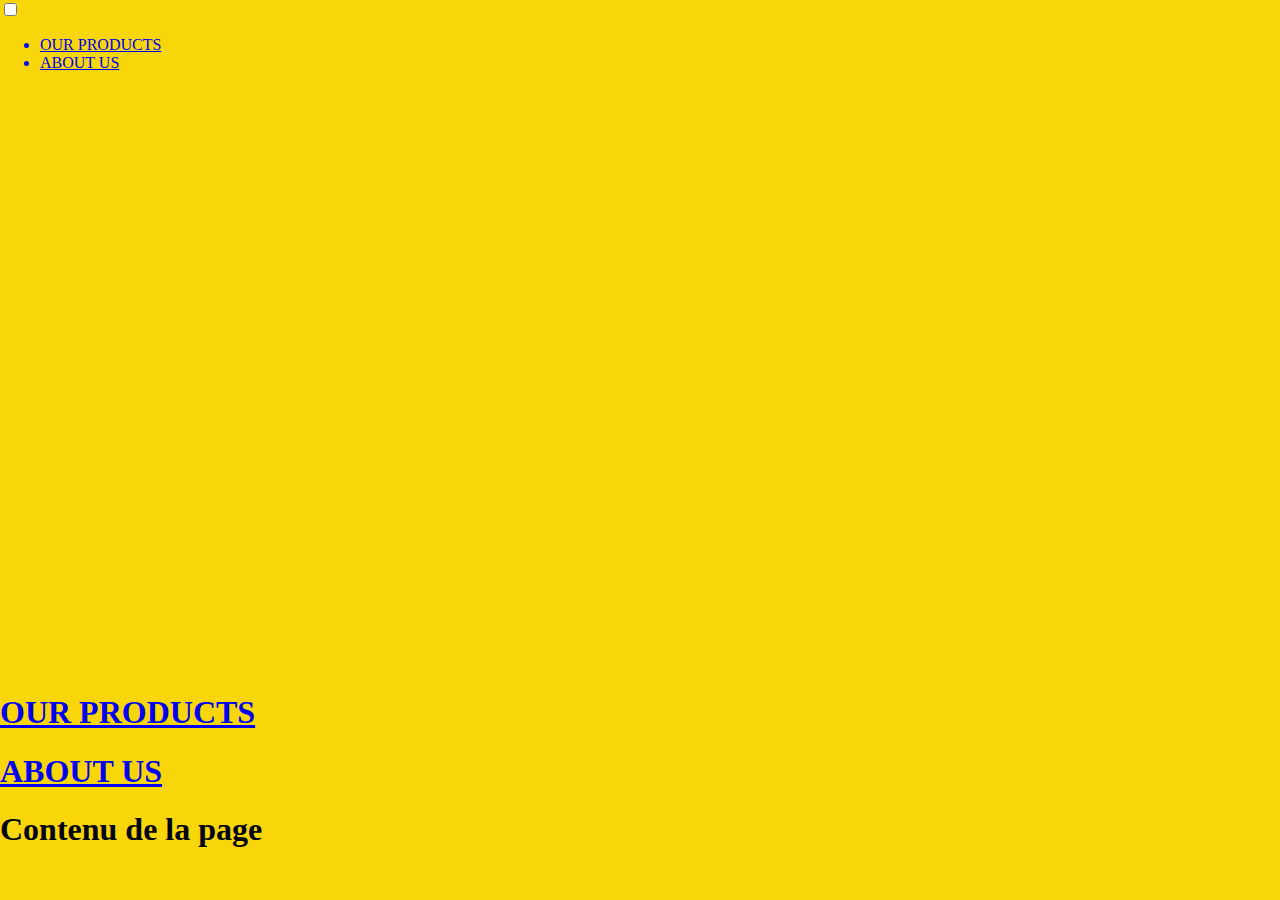
==== aboutUs.html @ 0e69aff6 "Header responsive + menu burger 2 fonts creation de la page About Us" ====
<!DOCTYPE html>
<html lang="fr">
  <head>
    <meta charset="utf-8">
    <title>Modèle de page</title>
    <meta charset="UTF-8">
    <meta name="description" content="Contenu de ma page">
    <meta name="keywords" content="HTML,CSS,XML,JavaScript">
    <meta name="author" content="Équipe 20 P2022 HÉTIC">
    <meta name="viewport" content="width=device-width, initial-scale=1.0">
    <link rel="stylesheet" href="styles/style.css"/>
  </head>
  <body>
    <header>
      <div class="burgerMenu">
        <nav role="navigation">
          <div id="menuToggle">
            <input type="checkbox" />
            <span></span>
            <span></span>
            <span></span>
            <ul id="menu">
              <a href="ourProducts.html" class="burgerOption"><li>OUR PRODUCTS</li></a>
              <a href="aboutUs.html" class="burgerOption"><li>ABOUT US</li></a>
            </ul>
          </div>
        </nav>
      </div>
      <a href="index.html" class="keagoLogo">
        <img src="images/keago_logo.png" alt="logo">
      </a>
      <a href="ourProducts.html" class="header_option1">
        <h1>OUR PRODUCTS</h1>
      </a>
      <a href="aboutUs.html"  class="header_option2">
        <h1>ABOUT US</h1>
      </a>
    </header>
    <h1>Contenu de la page</h1>
    <script src="scripts/app.js"></script>
  </body>
</html>
---- styles/style.css ----
/*# sourceMappingURL=style.css.map */

body {
    background-color: #f8d609;
    margin: 0;
}

/** Navigation/Menu Start **/

nav .logo {
    background: url('../img/logo.svg') no-repeat;
    background-size: cover;
    width: 200px;
    height: 61px;
    position: absolute;
    z-index: 999;
    top: 20px;
    left: 50px;
}

/** Navigation/Menu End **/

/** Produit Phare Start **/

.newProd {
    background-image: radial-gradient(circle at bottom left, rgba(248, 214, 9, 1), rgba(253, 80, 0, .5) 150%);
    height: 100vh;
}

.newProd .description {
    position: absolute;
    top: 50%;
    transform: translate(50%, -50%);
    width: 25%;
    font-size: 24px;
    color: white;
}

.newProd .description .txt {
    margin-bottom: 50px;
}

.newProd .description .txt p {
    margin: 15px 0;
}

.newProd .description a {
    text-decoration: none;
    color: #f8d609;
    padding: 10px;
    border: 1px solid white;
    background-color: white;
    border-radius: 5px;
    margin-top: 10px;
}

.newProd .description a:hover {
    color: white;
    background-color: #009E74;
    transition-duration: 300ms;
}

.newProd .produit {
    background: url('../img/serrure.png') no-repeat;
    background-position: bottom 0 right 100px;
    background-size: 70vh;
    background-attachment: fixed;
    height: 100vh;
}

.newProd #next {
    width: 100vw;
    height: 50px;
    background-color: #161212;
    background-image: url("../img/down-arrow.svg");
    background-size: 40px;
    background-repeat: no-repeat;
    background-position: center;
    position: absolute;
    bottom: 0;
}

/** Produit Phare End **/

/** Presentation Produit Phare Start **/

.newPres {
    height: 90vh;
    background-color: black; 
}

.newPres .presProduct {
    background-image: url("../img/hotProduct.png"); 
    background-repeat: no-repeat;
    background-size: 23%;
    background-position: top 50% left 15%;
    height: 100%;
}

/** Presentation Produit Phare End **/

/** Presentation Appli Mob Start **/

.appMob {
    height: 100vh;
}

/** Presentation Appli Mob End **/
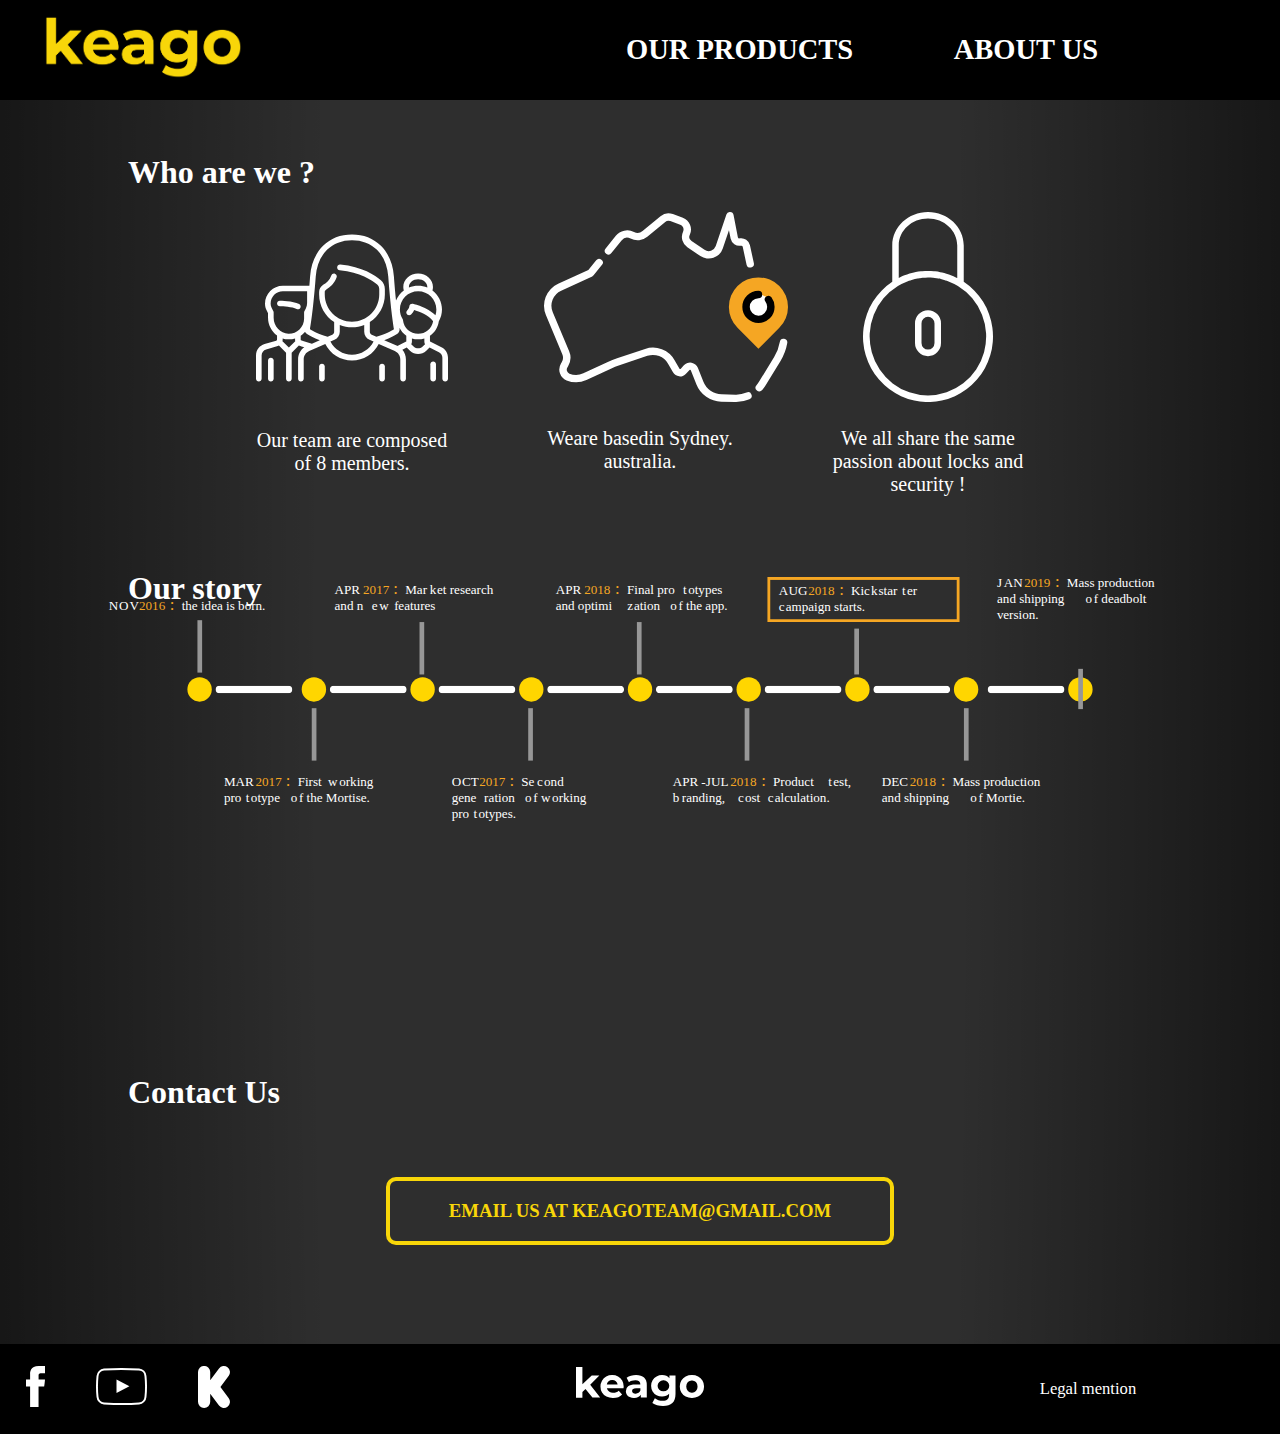
==== commit 54cafa8c: "Création de la page about Us Reste a faire : Responsive de la page" ====
--- a/aboutUs.html
+++ b/aboutUs.html
@@ -2,10 +2,8 @@
 <html lang="fr">
   <head>
     <meta charset="utf-8">
-    <title>Modèle de page</title>
-    <meta charset="UTF-8">
-    <meta name="description" content="Contenu de ma page">
-    <meta name="keywords" content="HTML,CSS,XML,JavaScript">
+    <title>About us</title>
+    <meta name="Our products" content="All products">
     <meta name="author" content="Équipe 20 P2022 HÉTIC">
     <meta name="viewport" content="width=device-width, initial-scale=1.0">
     <link rel="stylesheet" href="styles/style.css"/>
@@ -30,13 +28,63 @@
         <img src="images/keago_logo.png" alt="logo">
       </a>
       <a href="ourProducts.html" class="header_option1">
-        <h1>OUR PRODUCTS</h1>
+        <h2>OUR PRODUCTS</h2>
       </a>
       <a href="aboutUs.html"  class="header_option2">
-        <h1>ABOUT US</h1>
+        <h2>ABOUT US</h2>
       </a>
     </header>
-    <h1>Contenu de la page</h1>
-    <script src="scripts/app.js"></script>
+    <main>
+      <div class="howAreWe_container">
+        <h1 class="aboutUs_title">Who are we ?</h1>
+        <div class="howAreWe_allVisual">
+          <div class="howAreWe_Visual">
+            <img src="images/team.svg" alt="team" class="team_visual">
+            <p>Our team are composed of 8 members.</p>
+          </div>
+          <div class="howAreWe_Visual">
+            <img src="images/australia.svg" alt="australia" class="australia_visual">
+            <p>Weare basedin Sydney. australia.</p>
+          </div>
+          <div class="howAreWe_Visual">
+            <img src="images/locked.svg" alt="locked" class="locked_visual">
+            <p>We all share the same passion about locks and security !</p>
+          </div>
+        </div>
+      </div>
+      <div class="ourStory_container">
+        <h1 class="aboutUs_title">Our story</h1>
+        <img src="images/timeline.svg" alt="timeline" class="timeline_visual">
+      </div>
+      <div class="contactUs_container">
+        <h1 class="aboutUs_title">Contact Us</h1>
+        <div class="email_container">
+          <div class="email_button">
+            <h3 class="aboutUs_email">EMAIL US AT KEAGOTEAM@GMAIL.COM</h3>
+          </div>
+        </div>
+      </div>
+    </main>
+    <footer>
+      <div class="footer_gauche">
+        <a href="https://www.facebook.com/Keago-292003278266634/" class="facebook_footer">
+          <img src="images/facebook.svg" alt="facebook">
+        </a>
+        <a href="https://www.youtube.com/channel/UCvaeQJ1NVWll8ampbkIwUQw" class="youtube_footer">
+          <img src="images/youtube.svg" alt="youtube">
+        </a>
+        <a href="https://www.kickstarter.com/projects/2118084512/keago-a-smartlock-without-limits?ref=557109&token=0f8d92ff" class="kickstarter_footer">
+          <img src="images/kickstarter.svg" alt="kickstarter">
+        </a>
+      </div>
+      <div class="footer_center">
+        <a href="index.html" class="keagoBlanc">
+          <img src="images/keagoBlanc.svg" alt="keago" >
+        </a>
+      </div>
+      <div class="footer_droit">
+        <a href="#" class="mention_footer">Legal mention</a>
+      </div>
+    </footer>
   </body>
 </html>
--- a/styles/style.css
+++ b/styles/style.css
@@ -1,108 +1,189 @@
+body { margin: 0 auto; background: #f8d609; }
+
+header { margin: 0 auto; height: 9vh; min-width: 320px; min-height: 100px; background: black; display: flex; align-items: center; font-family: 'TruenoRg'; font-size: 19px; }
+
+header img { margin: 0 0 0 5vh; width: 18vh; min-width: 197px; min-height: 63px; }
+
+.header_option1 { text-decoration: none; color: white; margin: 0 0 0 45%; }
+
+.header_option2 { text-decoration: none; color: white; margin: 0 5% 0 7.85%; }
+
+.header_option1:hover, .header_option2:hover { color: #F8D609; transition: all 0.2s ease-in; }
+
+div.burgerMenu { display: none; }
+
+@media screen and (max-width: 1850px) { .header_option1 { text-decoration: none; color: white; margin: 0 0 0 30%; } }
+@media screen and (max-width: 1150px) { .keagoLogo { margin: 0 auto; }
+  .header_option1 { display: none; }
+  .header_option2 { display: none; }
+  div.burgerMenu { display: block; }
+  a.burgerOption { text-decoration: none; color: white; transition: color 0.3s ease; }
+  a.burgerOption:hover { color: #F8D609; }
+  #menuToggle { display: block; position: relative; left: 100%; z-index: 1; -webkit-user-select: none; user-select: none; }
+  #menuToggle input { display: block; width: 40px; height: 32px; position: absolute; top: -7px; left: -5px; cursor: pointer; opacity: 0; z-index: 2; -webkit-touch-callout: none; }
+  #menuToggle span { display: block; width: 33px; height: 4px; margin-bottom: 5px; position: relative; background: white; border-radius: 3px; z-index: 1; transform-origin: 4px 0px; transition: transform 0.5s cubic-bezier(0.77, 0.2, 0.05, 1), background 0.5s cubic-bezier(0.77, 0.2, 0.05, 1), opacity 0.55s ease; }
+  #menuToggle span:first-child { transform-origin: 0% 0%; }
+  #menuToggle span:nth-last-child(2) { transform-origin: 0% 100%; }
+  #menuToggle input:checked ~ span { opacity: 1; transform: rotate(45deg) translate(-2px, -1px); background: #F8D609; }
+  #menuToggle input:checked ~ span:nth-last-child(3) { opacity: 0; transform: rotate(0deg) scale(0.2, 0.2); }
+  #menuToggle input:checked ~ span:nth-last-child(2) { transform: rotate(-45deg) translate(0, -1px); }
+  #menu { position: absolute; width: 30vw; height: 20vh; min-width: 320px; margin: -3.5vh 0 0 -50px; padding: 1vh 0 0 10vw; top: 9vh; background: black; list-style-type: none; -webkit-font-smoothing: antialiased; transform-origin: 0% 0%; transform: translate(-100%, 0); transition: transform 0.5s cubic-bezier(0.77, 0.2, 0.05, 1); }
+  #menu li { margin-left: 10px; margin-right: 0; padding: 10px 0; font-size: 3vh; }
+  #menuToggle input:checked ~ ul { transform: none; } }
+main { font-family: TruenoSBd; }
+
+.ourProductsColor { color: #F8D609; }
+
+.productsDisplay { height: 91vh; min-height: 700px; background-image: radial-gradient(circle at bottom left, #f8d609, rgba(253, 80, 0, 0.5) 150%); display: flex; align-items: center; justify-content: center; flex-direction: column; }
+
+.displayAnimation { position: relative; width: 60vw; height: 500px; display: flex; justify-content: center; align-items: flex-end; }
+
+.padlock_display_animation { width: 8vw; height: 20vh; position: relative; }
+
+.padlock_display_animation:hover .padlock_ring_display { transform: translateY(-1.5vh); transition-duration: 0.5s; }
+
+.padlock_display_animation img { width: 70%; position: absolute; left: 15%; bottom: 0; transition-duration: 0.5s; z-index: 4; }
+
+.deadbolt_display_animation { width: 8vw; height: 35vh; position: relative; }
+
+.deadbolt_display_animation:hover .deadbolt_display { transform: rotate(60deg); transition-duration: 0.5s; }
+
+.deadbolt_display_animation img { width: 70%; position: absolute; left: 15%; bottom: 0; transition-duration: 0.5s; z-index: 3; }
+
+.deadbolt_display_animation .deadbolt_display { bottom: -35px; }
+
+.mortise_display_animation { width: 13vw; height: 46vh; position: relative; }
+
+.mortise_display_animation:hover .mortise_display { transform: rotate(30deg); transition-duration: 0.5s; }
+
+.mortise_display_animation img { width: 140%; position: absolute; left: -20%; bottom: 0; transition-duration: 0.5s; z-index: 2; }
+
+.indoor_latch_display_animation { width: 15vw; height: 13vh; position: relative; }
+
+.indoor_latch_display_animation:hover .indoor_latch_display { transform: rotate(30deg); transition-duration: 0.5s; }
+
+.indoor_latch_display_animation img { width: 160%; position: absolute; left: -50%; bottom: 0; transition-duration: 0.5s; z-index: 1; }
+
+.productsDisplay_img { width: 60vw; margin-left: 19vw; margin-top: 10vh; }
+
+.productsDisplayIntroduction { margin-top: 3vh; }
+
+.productsDisplay_button { margin-top: 3vh; text-decoration: none; color: white; width: 250px; background-color: black; border-radius: 100px; display: flex; justify-content: center; align-items: center; }
+
+.productsDisplay_button:hover { color: black; background-color: white; transition: All 0.2s ease-in; }
+
+.productsComparesion { background-color: white; width: 100vw; height: 100vh; display: flex; flex-wrap: wrap; justify-content: center; align-items: center; }
+
+.productscomparesion_product1 { width: 46vw; height: 46vh; background-color: black; border-radius: 20px; margin: 2vh; display: flex; align-items: center; }
+
+.productscomparesion_product1:hover .mortise_latch { transform: rotate(40deg); transition-duration: 0.5s; }
+
+.product1_containerImg { width: 22%; height: 100%; margin-left: 4%; margin-right: 2%; position: relative; }
+
+.product1_containerImg img { position: absolute; top: 6%; left: -50%; width: 150%; transition-duration: 0.5s; }
+
+.product2_containerImg { width: 22%; height: 100%; margin-left: 4%; margin-right: 2%; position: relative; }
+
+.product2_containerImg img { position: absolute; top: 10%; left: 20%; width: 55%; transition-duration: 0.5s; }
+
+.product3_containerImg { width: 22%; height: 100%; margin-left: 4%; margin-right: 2%; position: relative; }
+
+.product3_containerImg img { position: absolute; top: 40%; left: -90%; width: 200%; transition-duration: 0.5s; }
+
+.product4_containerImg { width: 22%; height: 100%; margin-left: 4%; margin-right: 2%; position: relative; }
+
+.product4_containerImg img { position: absolute; top: 20%; left: 20%; width: 60%; transition-duration: 0.5s; }
+
+.productscomparesion_product1:hover .padlock_ring { transform: translatey(-2vh); transition-duration: 0.5s; }
+
+.productscomparesion_product1 .mortise_description { width: 72%; height: 80%; background-color: black; color: white; font-size: 1.5rem; display: flex; justify-content: center; flex-wrap: wrap; }
+
+.productscomparesion_product1 .mortise_description h2 { margin: 0 auto; }
+
+.products1_characteristic { width: 96%; height: 70%; display: flex; flex-direction: column; justify-content: center; flex-wrap: wrap; }
+
+.fingerprint { width: 49%; height: 32%; display: flex; }
+
+.fingerprint img { width: 30%; margin-right: 10px; }
+
+.application { width: 49%; height: 32%; display: flex; }
+
+.application img { width: 30%; margin-right: 10px; }
+
+.key { width: 49%; height: 32%; display: flex; }
+
+.key img { width: 30%; margin-right: 10px; }
+
+.bluetooth { width: 49%; height: 32%; display: flex; }
+
+.bluetooth img { width: 30%; margin-right: 10px; }
+
+.code { width: 49%; height: 32%; display: flex; }
+
+.code img { width: 30%; margin-right: 10px; }
+
+@media screen and (max-width: 1850px) { .displayAnimation { height: 350px; }
+  .padlock_display_animation { width: 12vw; }
+  .deadbolt_display_animation { width: 11vw; }
+  .mortise_display_animation { width: 16vw; }
+  .indoor_latch_display_animation { width: 18vw; }
+  .productscomparesion_product1 { width: 47vw; height: 50vh; margin: 1vh; }
+  .productsComparesion { height: 110vh; } }
+@media screen and (max-width: 1150px) { .displayAnimation { height: 250px; }
+  .padlock_display_animation { width: 14vw; }
+  .deadbolt_display_animation { width: 13vw; }
+  .mortise_display_animation { width: 20vw; }
+  .indoor_latch_display_animation { width: 20vw; }
+  .productsDisplayIntroduction { width: 350px; text-align: center; }
+  .productsDisplay_img { width: 80vw; margin: 0; }
+  .productscomparesion_product1 { width: 80vw; margin: 2.5vh 0 1.5vh; }
+  .productsComparesion { height: 100%; } }
+footer { width: 100vw; height: 10vh; background-color: black; display: flex; justify-content: space-between; align-items: center; }
+
+.footer_gauche { display: flex; align-items: center; justify-content: space-between; }
+
+.footer_gauche a { text-decoration: none; }
+
+.facebook_footer { width: 1.5vw; margin: 0 2vw 0; }
+
+.youtube_footer { width: 4vw; margin: 0 2vw 0; }
+
+.kickstarter_footer { width: 2.5vw; margin: 0 2vw 0; }
+
+.footer_center { display: flex; align-items: center; }
+
+.keagoBlanc { width: 10vw; }
+
+.footer_droit { width: 20vw; text-align: center; }
+
+.mention_footer { color: white; text-decoration: none; font-size: 1.3vw; font-family: TruenoSBd; margin-right: 10vw; }
+
+body { background-color: white; background-image: radial-gradient(50% 400%, rgba(0, 0, 0, 0.82) 50%, #000000 150%); color: white; }
+
+.howAreWe_container { width: 100vw; }
+
+.aboutUs_title { margin-left: 10vw; margin-top: 6vh; }
+
+.howAreWe_allVisual { display: flex; justify-content: space-between; width: 60vw; margin: 0 auto; }
+
+.howAreWe_Visual { width: 25%; text-align: center; font-size: 20px; }
+
+.team_visual { width: 100%; }
+
+.australia_visual { width: 127%; }
+
+.locked_visual { width: 68%; }
+
+.ourStory_container { height: 50vh; position: relative; }
+
+.timeline_visual { position: absolute; top: -30vh; }
+
+.contactUs_container { height: 30vh; }
+
+.email_container { display: flex; justify-content: center; }
+
+.email_button { margin-top: 5vh; border: solid 4px #F8D609; border-radius: 10px; width: 500px; text-align: center; color: #F8D609; }
+
+.email_button:hover { transition: all ease-in 0.2s; color: black; background-color: #F8D609; }
+
 /*# sourceMappingURL=style.css.map */
-
-body {
-    background-color: #f8d609;
-    margin: 0;
-}
-
-/** Navigation/Menu Start **/
-
-nav .logo {
-    background: url('../img/logo.svg') no-repeat;
-    background-size: cover;
-    width: 200px;
-    height: 61px;
-    position: absolute;
-    z-index: 999;
-    top: 20px;
-    left: 50px;
-}
-
-/** Navigation/Menu End **/
-
-/** Produit Phare Start **/
-
-.newProd {
-    background-image: radial-gradient(circle at bottom left, rgba(248, 214, 9, 1), rgba(253, 80, 0, .5) 150%);
-    height: 100vh;
-}
-
-.newProd .description {
-    position: absolute;
-    top: 50%;
-    transform: translate(50%, -50%);
-    width: 25%;
-    font-size: 24px;
-    color: white;
-}
-
-.newProd .description .txt {
-    margin-bottom: 50px;
-}
-
-.newProd .description .txt p {
-    margin: 15px 0;
-}
-
-.newProd .description a {
-    text-decoration: none;
-    color: #f8d609;
-    padding: 10px;
-    border: 1px solid white;
-    background-color: white;
-    border-radius: 5px;
-    margin-top: 10px;
-}
-
-.newProd .description a:hover {
-    color: white;
-    background-color: #009E74;
-    transition-duration: 300ms;
-}
-
-.newProd .produit {
-    background: url('../img/serrure.png') no-repeat;
-    background-position: bottom 0 right 100px;
-    background-size: 70vh;
-    background-attachment: fixed;
-    height: 100vh;
-}
-
-.newProd #next {
-    width: 100vw;
-    height: 50px;
-    background-color: #161212;
-    background-image: url("../img/down-arrow.svg");
-    background-size: 40px;
-    background-repeat: no-repeat;
-    background-position: center;
-    position: absolute;
-    bottom: 0;
-}
-
-/** Produit Phare End **/
-
-/** Presentation Produit Phare Start **/
-
-.newPres {
-    height: 90vh;
-    background-color: black; 
-}
-
-.newPres .presProduct {
-    background-image: url("../img/hotProduct.png"); 
-    background-repeat: no-repeat;
-    background-size: 23%;
-    background-position: top 50% left 15%;
-    height: 100%;
-}
-
-/** Presentation Produit Phare End **/
-
-/** Presentation Appli Mob Start **/
-
-.appMob {
-    height: 100vh;
-}
-
-/** Presentation Appli Mob End **/
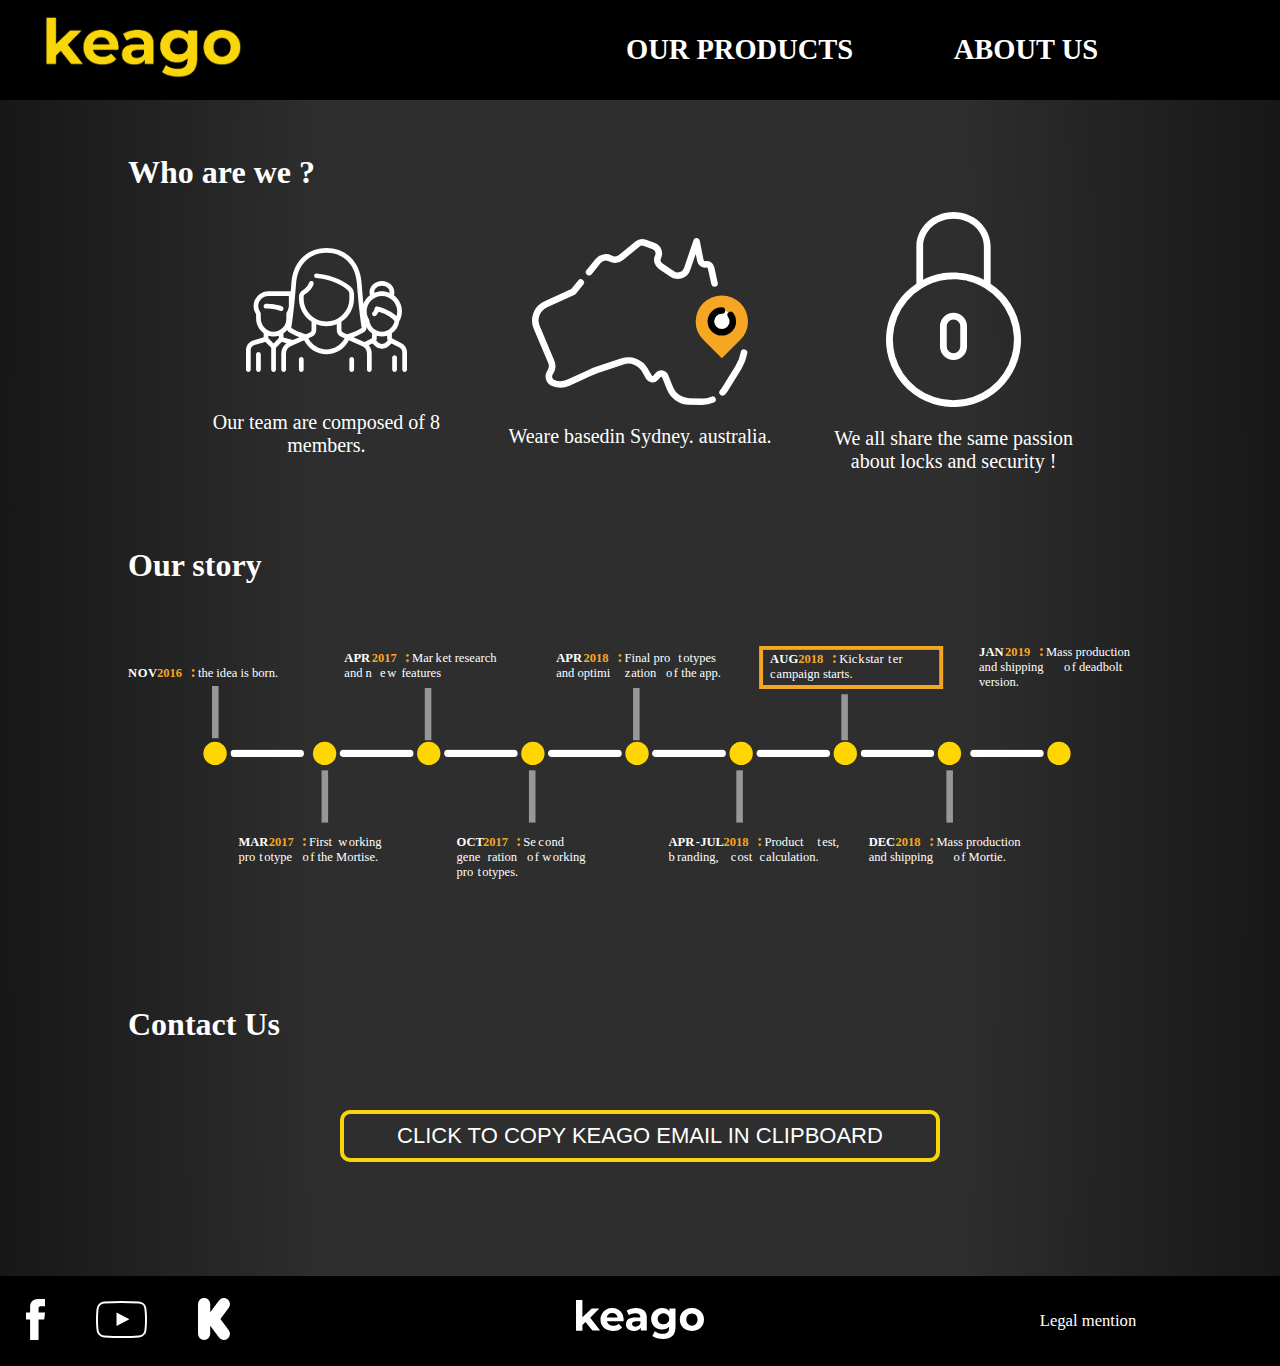
==== commit dcada27c: "Syntaxe modification" ====
--- a/aboutUs.html
+++ b/aboutUs.html
@@ -59,9 +59,7 @@
       <div class="contactUs_container">
         <h1 class="aboutUs_title">Contact Us</h1>
         <div class="email_container">
-          <div class="email_button">
-            <h3 class="aboutUs_email">EMAIL US AT KEAGOTEAM@GMAIL.COM</h3>
-          </div>
+          <button type="button" id="copy" class="email_button">CLICK TO COPY KEAGO EMAIL IN CLIPBOARD</button>
         </div>
       </div>
     </main>
@@ -86,5 +84,6 @@
         <a href="#" class="mention_footer">Legal mention</a>
       </div>
     </footer>
+    <script src="scripts/aboutUs.js"></script>
   </body>
 </html>
--- a/styles/style.css
+++ b/styles/style.css
@@ -74,9 +74,9 @@
 
 .productsComparesion { background-color: white; width: 100vw; height: 100vh; display: flex; flex-wrap: wrap; justify-content: center; align-items: center; }
 
-.productscomparesion_product1 { width: 46vw; height: 46vh; background-color: black; border-radius: 20px; margin: 2vh; display: flex; align-items: center; }
+.productscomparesion_product { width: 46vw; height: 46vh; background-color: black; border-radius: 20px; margin: 2vh; display: flex; align-items: center; }
 
-.productscomparesion_product1:hover .mortise_latch { transform: rotate(40deg); transition-duration: 0.5s; }
+.productscomparesion_product:hover .latch_rotation { transform: rotate(40deg); transition-duration: 0.5s; }
 
 .product1_containerImg { width: 22%; height: 100%; margin-left: 4%; margin-right: 2%; position: relative; }
 
@@ -94,13 +94,13 @@
 
 .product4_containerImg img { position: absolute; top: 20%; left: 20%; width: 60%; transition-duration: 0.5s; }
 
-.productscomparesion_product1:hover .padlock_ring { transform: translatey(-2vh); transition-duration: 0.5s; }
+.productscomparesion_product:hover .padlock_ring { transform: translatey(-2vh); transition-duration: 0.5s; }
 
-.productscomparesion_product1 .mortise_description { width: 72%; height: 80%; background-color: black; color: white; font-size: 1.5rem; display: flex; justify-content: center; flex-wrap: wrap; }
+.productscomparesion_product .object_description { width: 72%; height: 80%; background-color: black; color: white; font-size: 1.5rem; display: flex; justify-content: center; flex-wrap: wrap; }
 
-.productscomparesion_product1 .mortise_description h2 { margin: 0 auto; }
+.productscomparesion_product .object_description h2 { margin: 0 auto; }
 
-.products1_characteristic { width: 96%; height: 70%; display: flex; flex-direction: column; justify-content: center; flex-wrap: wrap; }
+.products_characteristic { width: 96%; height: 70%; display: flex; flex-direction: column; justify-content: center; flex-wrap: wrap; }
 
 .fingerprint { width: 49%; height: 32%; display: flex; }
 
@@ -127,7 +127,7 @@
   .deadbolt_display_animation { width: 11vw; }
   .mortise_display_animation { width: 16vw; }
   .indoor_latch_display_animation { width: 18vw; }
-  .productscomparesion_product1 { width: 47vw; height: 50vh; margin: 1vh; }
+  .productscomparesion_product { width: 47vw; height: 50vh; margin: 1vh; }
   .productsComparesion { height: 110vh; } }
 @media screen and (max-width: 1150px) { .displayAnimation { height: 250px; }
   .padlock_display_animation { width: 14vw; }
@@ -136,7 +136,7 @@
   .indoor_latch_display_animation { width: 20vw; }
   .productsDisplayIntroduction { width: 350px; text-align: center; }
   .productsDisplay_img { width: 80vw; margin: 0; }
-  .productscomparesion_product1 { width: 80vw; margin: 2.5vh 0 1.5vh; }
+  .productscomparesion_product { width: 80vw; margin: 2.5vh 0 1.5vh; }
   .productsComparesion { height: 100%; } }
 footer { width: 100vw; height: 10vh; background-color: black; display: flex; justify-content: space-between; align-items: center; }
 
@@ -166,24 +166,31 @@
 
 .howAreWe_allVisual { display: flex; justify-content: space-between; width: 60vw; margin: 0 auto; }
 
-.howAreWe_Visual { width: 25%; text-align: center; font-size: 20px; }
+.howAreWe_Visual { width: 25%; display: flex; text-align: center; flex-direction: column; align-items: center; justify-content: center; font-size: 20px; }
 
-.team_visual { width: 100%; }
+.team_visual { width: 60%; }
 
-.australia_visual { width: 127%; }
+.australia_visual { width: 80%; }
 
-.locked_visual { width: 68%; }
+.locked_visual { width: 50%; }
 
-.ourStory_container { height: 50vh; position: relative; }
+.ourStory_container { height: 45vh; width: 90vw; }
 
-.timeline_visual { position: absolute; top: -30vh; }
+.timeline_visual { margin: 4vh 10vw 0; width: 80vw; }
 
 .contactUs_container { height: 30vh; }
 
 .email_container { display: flex; justify-content: center; }
 
-.email_button { margin-top: 5vh; border: solid 4px #F8D609; border-radius: 10px; width: 500px; text-align: center; color: #F8D609; }
+.email_button { margin: 5vh; width: 600px; font-size: 22px; padding: 1vh; border: solid 4px #F8D609; background: none; border-radius: 10px; color: white; }
 
-.email_button:hover { transition: all ease-in 0.2s; color: black; background-color: #F8D609; }
+.email_button:hover { background-color: #F8D609; color: black; transition: all ease-in 0.2s; }
+
+@media screen and (max-width: 1470px) { .howAreWe_allVisual { width: 70vw; }
+  .howAreWe_Visual { width: 30%; }
+  .timeline_visual { top: -20vh; } }
+@media screen and (max-width: 1150px) { .howAreWe_allVisual { width: 80vw; }
+  .howAreWe_Visual { width: 30%; }
+  .timeline_visual { top: -8vh; } }
 
 /*# sourceMappingURL=style.css.map */
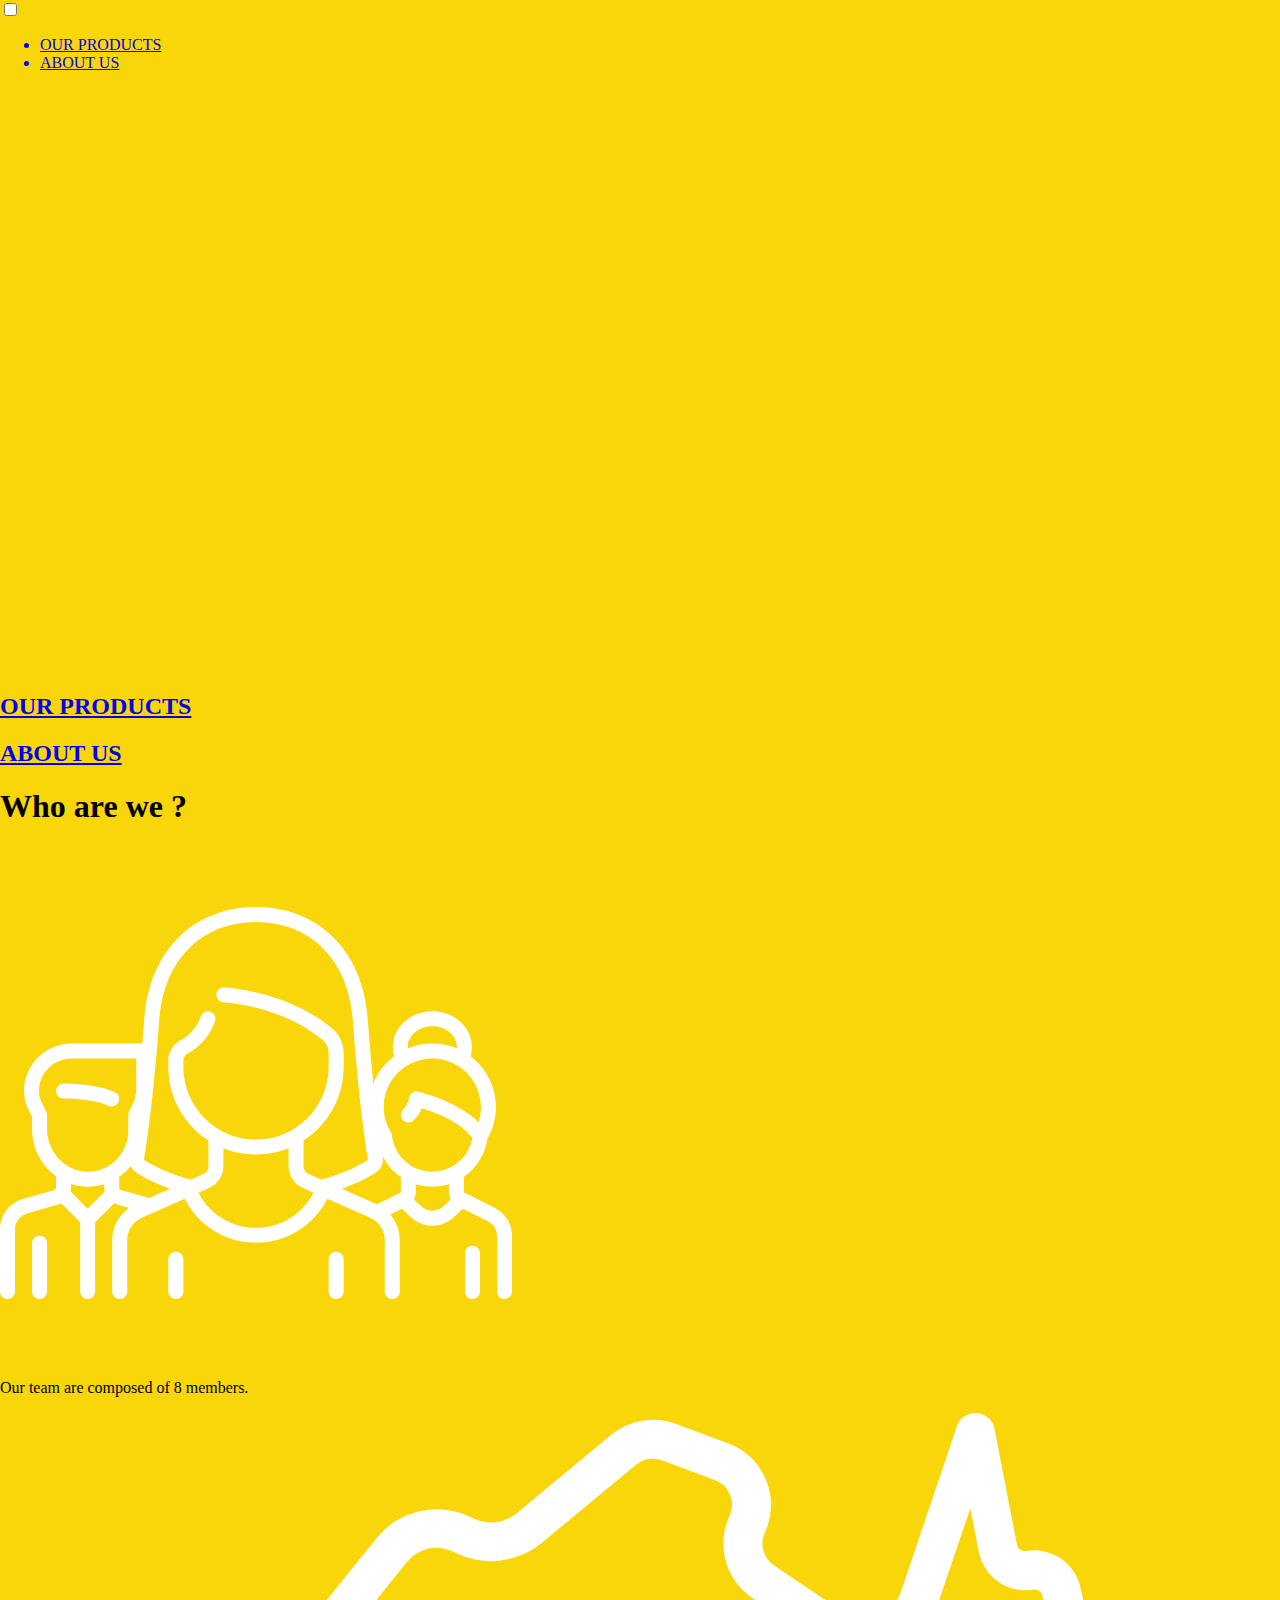
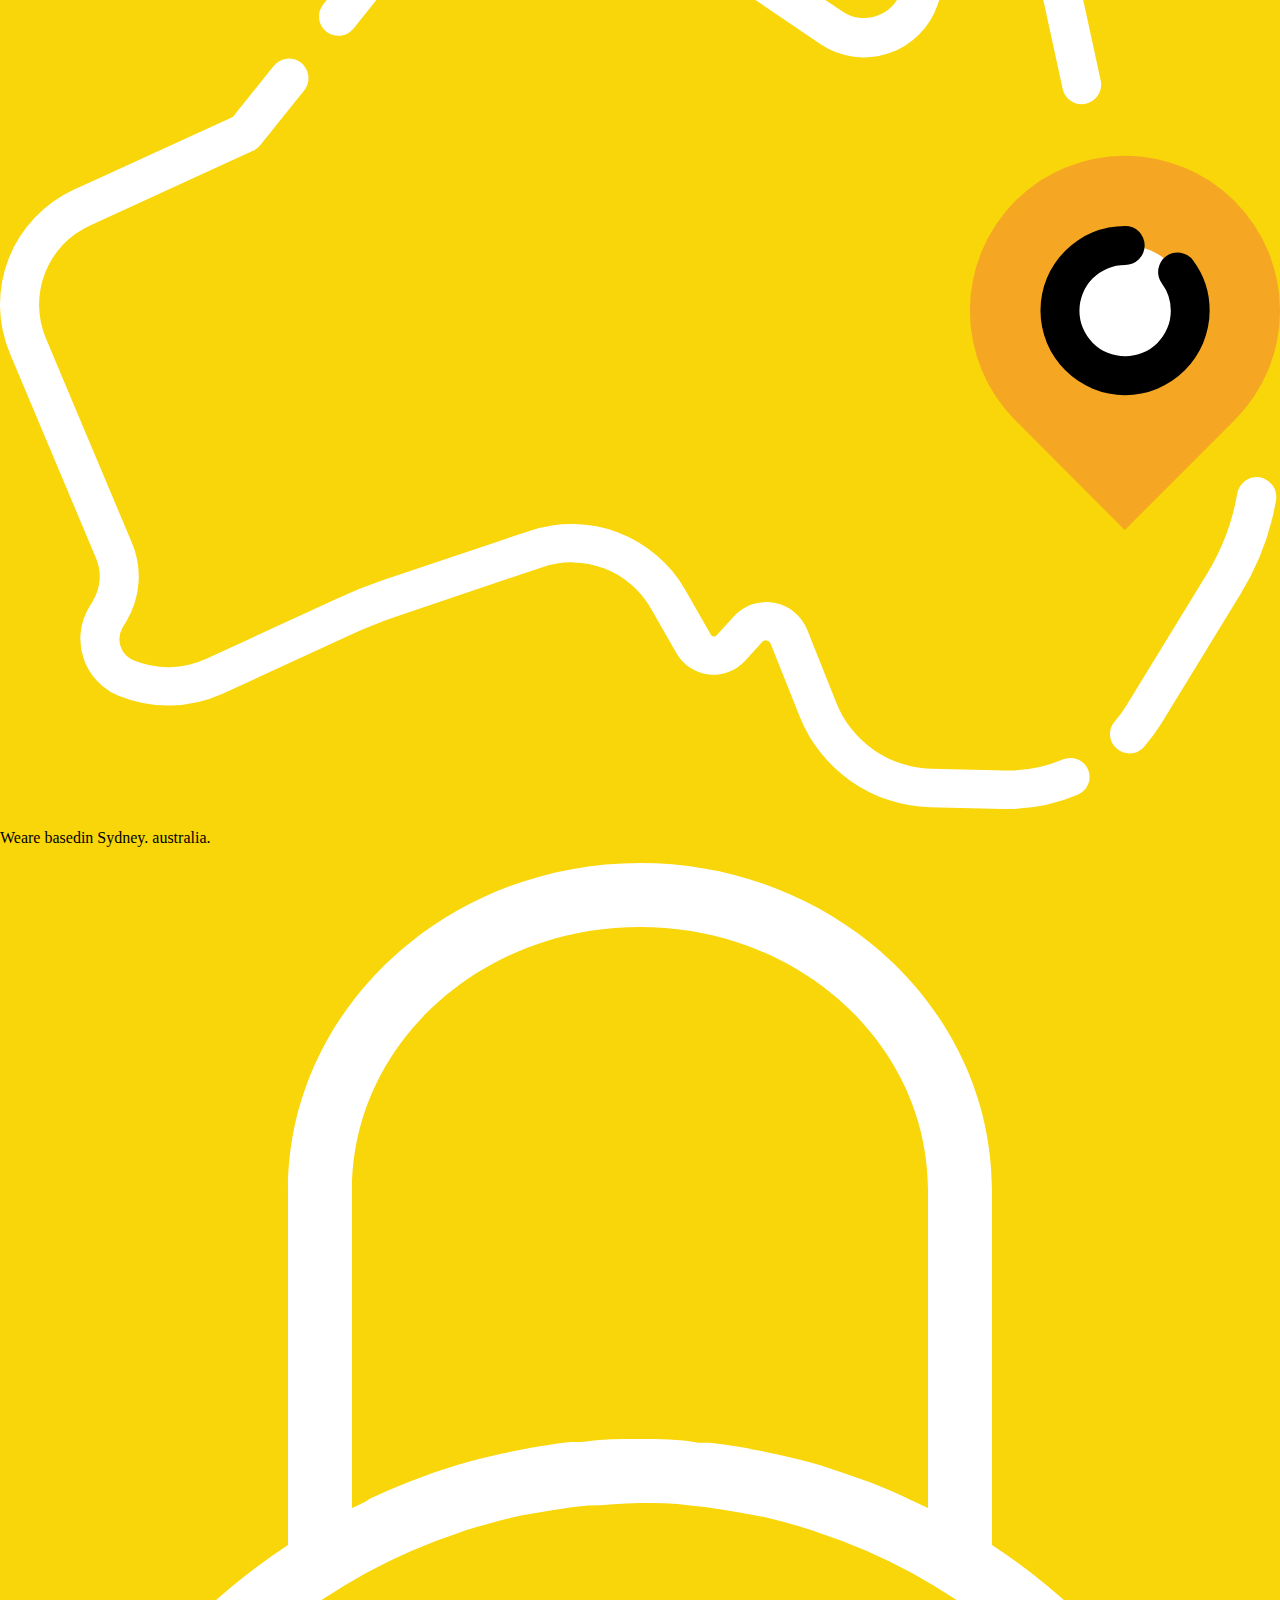
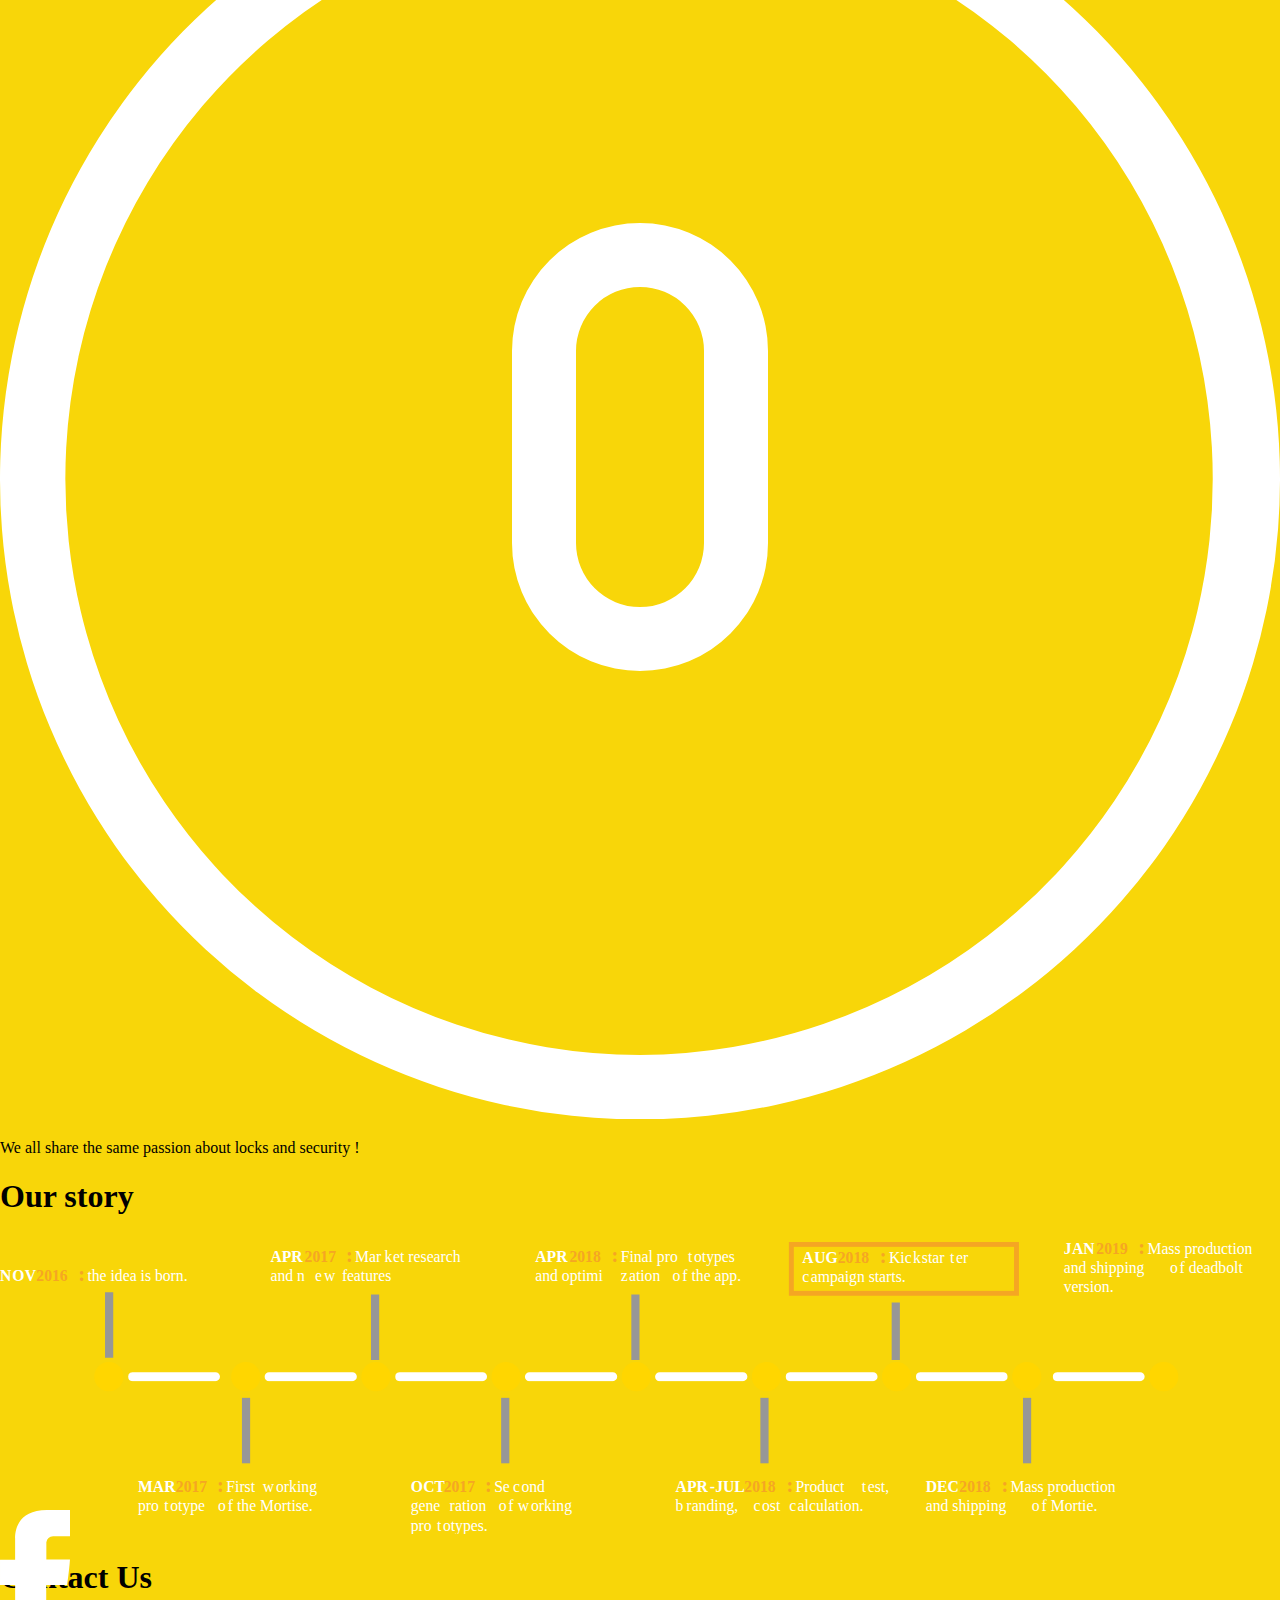
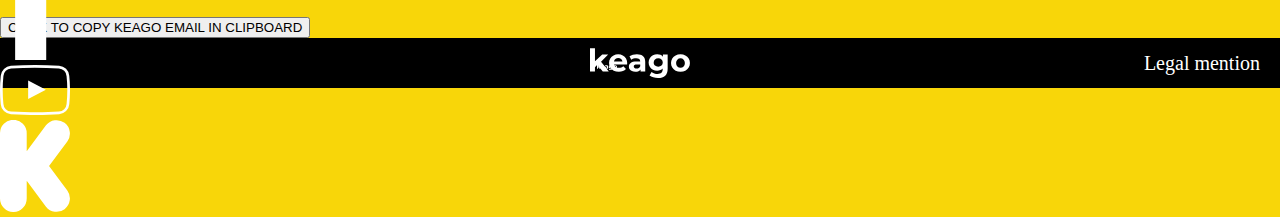
==== commit 9dc9ea63: "test font" ====
--- a/aboutUs.html
+++ b/aboutUs.html
@@ -59,7 +59,7 @@
       <div class="contactUs_container">
         <h1 class="aboutUs_title">Contact Us</h1>
         <div class="email_container">
-          <button type="button" id="copy" class="email_button">CLICK TO COPY KEAGO EMAIL IN CLIPBOARD</button>
+          <button type="button" id="copy" class="email_button">CLICK TO COPY KEAGO EMAIL IN CLIPBOARD </button>
         </div>
       </div>
     </main>
--- a/styles/style.css
+++ b/styles/style.css
@@ -1,196 +1,151 @@
-body { margin: 0 auto; background: #f8d609; }
+@charset "UTF-8";
+/*# sourceMappingURL=style.css.map */
+html { margin: 0; }
 
-header { margin: 0 auto; height: 9vh; min-width: 320px; min-height: 100px; background: black; display: flex; align-items: center; font-family: 'TruenoRg'; font-size: 19px; }
+body { background-color: #f8d609; margin: 0; }
 
-header img { margin: 0 0 0 5vh; width: 18vh; min-width: 197px; min-height: 63px; }
+span { color: #FC7700; }
 
-.header_option1 { text-decoration: none; color: white; margin: 0 0 0 45%; }
+/** Navigation/Menu Start **/
+nav .logo { background: url("../img/logo.svg") no-repeat; background-size: cover; width: 200px; height: 61px; position: absolute; z-index: 999; top: 20px; left: 50px; }
 
-.header_option2 { text-decoration: none; color: white; margin: 0 5% 0 7.85%; }
+/** Navigation/Menu End **/
+/** Produit Phare Start **/
+.newProd { background-image: radial-gradient(circle at bottom left, #f8d609, rgba(253, 80, 0, 0.5) 150%); height: 100vh; min-height: 570px; }
 
-.header_option1:hover, .header_option2:hover { color: #F8D609; transition: all 0.2s ease-in; }
+.newProd .description { position: absolute; top: 50%; transform: translate(40%, -50%); width: 400px; font-size: 24px; color: white; }
 
-div.burgerMenu { display: none; }
+.newProd .description .txt { margin-bottom: 50px; width: 350px; }
 
-@media screen and (max-width: 1850px) { .header_option1 { text-decoration: none; color: white; margin: 0 0 0 30%; } }
-@media screen and (max-width: 1150px) { .keagoLogo { margin: 0 auto; }
-  .header_option1 { display: none; }
-  .header_option2 { display: none; }
-  div.burgerMenu { display: block; }
-  a.burgerOption { text-decoration: none; color: white; transition: color 0.3s ease; }
-  a.burgerOption:hover { color: #F8D609; }
-  #menuToggle { display: block; position: relative; left: 100%; z-index: 1; -webkit-user-select: none; user-select: none; }
-  #menuToggle input { display: block; width: 40px; height: 32px; position: absolute; top: -7px; left: -5px; cursor: pointer; opacity: 0; z-index: 2; -webkit-touch-callout: none; }
-  #menuToggle span { display: block; width: 33px; height: 4px; margin-bottom: 5px; position: relative; background: white; border-radius: 3px; z-index: 1; transform-origin: 4px 0px; transition: transform 0.5s cubic-bezier(0.77, 0.2, 0.05, 1), background 0.5s cubic-bezier(0.77, 0.2, 0.05, 1), opacity 0.55s ease; }
-  #menuToggle span:first-child { transform-origin: 0% 0%; }
-  #menuToggle span:nth-last-child(2) { transform-origin: 0% 100%; }
-  #menuToggle input:checked ~ span { opacity: 1; transform: rotate(45deg) translate(-2px, -1px); background: #F8D609; }
-  #menuToggle input:checked ~ span:nth-last-child(3) { opacity: 0; transform: rotate(0deg) scale(0.2, 0.2); }
-  #menuToggle input:checked ~ span:nth-last-child(2) { transform: rotate(-45deg) translate(0, -1px); }
-  #menu { position: absolute; width: 30vw; height: 20vh; min-width: 320px; margin: -3.5vh 0 0 -50px; padding: 1vh 0 0 10vw; top: 9vh; background: black; list-style-type: none; -webkit-font-smoothing: antialiased; transform-origin: 0% 0%; transform: translate(-100%, 0); transition: transform 0.5s cubic-bezier(0.77, 0.2, 0.05, 1); }
-  #menu li { margin-left: 10px; margin-right: 0; padding: 10px 0; font-size: 3vh; }
-  #menuToggle input:checked ~ ul { transform: none; } }
-main { font-family: TruenoSBd; }
+.newProd .description .txt p { margin: 15px 0; width: 100%; font-size: 1.875rem; }
 
-.ourProductsColor { color: #F8D609; }
+.newProd .description a { text-decoration: none; color: #f8d609; padding: 10px; border: 1px solid white; background-color: white; border-radius: 5px; margin-top: 10px; }
 
-.productsDisplay { height: 91vh; min-height: 700px; background-image: radial-gradient(circle at bottom left, #f8d609, rgba(253, 80, 0, 0.5) 150%); display: flex; align-items: center; justify-content: center; flex-direction: column; }
+.newProd .description a:hover { color: white; background-color: #009E74; transition-duration: 300ms; }
 
-.displayAnimation { position: relative; width: 60vw; height: 500px; display: flex; justify-content: center; align-items: flex-end; }
+.newProd .produit { background: url("../img/serrure.png") no-repeat; background-position: bottom 0 right 100px; background-size: 45%; background-attachment: fixed; height: 100vh; min-height: 570px; }
 
-.padlock_display_animation { width: 8vw; height: 20vh; position: relative; }
+.newProd #next { width: 100vw; height: 50px; background-color: #161212; background-image: url("../img/down-arrow.svg"); background-size: 40px; background-repeat: no-repeat; background-position: center; position: absolute; bottom: 0; }
 
-.padlock_display_animation:hover .padlock_ring_display { transform: translateY(-1.5vh); transition-duration: 0.5s; }
+@media screen and (max-width: 1000px) { .newProd .description { transform: translate(20%, -50%); }
+  .newProd .produit { background-position: bottom 0 right 10px; } }
+@media screen and (max-width: 835px) { .newProd .description { transform: translate(10%, -50%); } }
+@media screen and (max-width: 800px) { .newProd .description .txt h1 { font-size: 8vw; width: 100%; }
+  .newProd { min-height: 460px; }
+  .newProd .produit { background: url("../img/serrure.png") no-repeat; background-position: bottom 0 right 50%; right: 50%; top: 50%; background-size: 300px; background-attachment: fixed; width: 100vw; min-height: 460px; }
+  .newProd .description { transform: translate(50%, -50%); right: 50%; top: 40%; width: 100vw; }
+  .newProd .description .txt { margin: 0 auto; text-align: center; }
+  .newProd .description p { display: none; }
+  .newProd .description a { text-align: center; margin-left: calc(50% - 122.5px); } }
+@media screen and (max-height: 460px) { .newProd #next { width: 100px; height: 50px; border-radius: 10px; left: 80%; bottom: 20px; }
+  .newProd .description { transform: translate(50%, -50%); top: 200px; } }
+@media screen and (max-height: 570px) and (min-width: 800px) { .newProd #next { width: 100px; height: 50px; border-radius: 10px; left: 80%; bottom: 20px; }
+  .newProd .description { transform: translate(10%, -50%); top: 300px; } }
+/** Produit Phare End **/
+/** Presentation Produit Phare Start **/
+.newPres { height: 90vh; min-height: 420px; background-image: radial-gradient(at bottom, #1e1e1e, black 200%); width: 100vw; display: flex; flex-direction: row; }
 
-.padlock_display_animation img { width: 70%; position: absolute; left: 15%; bottom: 0; transition-duration: 0.5s; z-index: 4; }
+.newPres .presProduct { width: 50vw; background-image: url("../img/hotProduct.png"); background-repeat: no-repeat; background-size: 20vw; background-position: top 50% left 50%; height: 100%; }
 
-.deadbolt_display_animation { width: 8vw; height: 35vh; position: relative; }
+.newPres .presTxt { color: white; width: 50vw; padding-top: 10vh; }
 
-.deadbolt_display_animation:hover .deadbolt_display { transform: rotate(60deg); transition-duration: 0.5s; }
+.newPres .presTxt li { line-height: 35px; }
 
-.deadbolt_display_animation img { width: 70%; position: absolute; left: 15%; bottom: 0; transition-duration: 0.5s; z-index: 3; }
+.newPres .presTxt p { width: 60%; line-height: 25px; }
 
-.deadbolt_display_animation .deadbolt_display { bottom: -35px; }
+@media screen and (max-height: 400px) { .newPres .presProduct { background-size: 175px; height: 400px; } }
+@media screen and (max-width: 660px) { .newPres .presTxt p { width: 90%; } }
+@media screen and (max-width: 800px) { .newPres { height: 220vh; flex-direction: column; }
+  .newPres .presTxt { margin: 0 auto; text-align: justify; padding-top: 0; }
+  .newPres .presTxt p { width: 85%; text-align: justify; }
+  .newPres .presTxt h1 { text-align: left; }
+  .newPres .presTxt li { margin: 0 auto; }
+  .newPres .presProduct { width: 100vw; background-size: 290px; background-position: top 50% left 70%; background-attachment: fixed; height: 100%; } }
+/** Presentation Produit Phare End **/
+/** Presentation Appli Mob Start **/
+.appMob { background: radial-gradient(at top, #1e1e1e, black 200%); }
 
-.mortise_display_animation { width: 13vw; height: 46vh; position: relative; }
+.container { width: 100vw; padding: 0; }
 
-.mortise_display_animation:hover .mortise_display { transform: rotate(30deg); transition-duration: 0.5s; }
+.parallax_1 { background: url("../img/appliA.png") no-repeat center; background-size: 300px; background-position-x: 90%; height: 700px; margin-left: 45vw; width: 50vw; }
 
-.mortise_display_animation img { width: 140%; position: absolute; left: -20%; bottom: 0; transition-duration: 0.5s; z-index: 2; }
+.parallax_2 { background: url("../img/appliB.png") no-repeat center; background-size: 300px; background-position-x: 90%; background-attachment: fixed; height: 700px; width: 50vw; margin-left: 45vw; }
 
-.indoor_latch_display_animation { width: 15vw; height: 13vh; position: relative; }
+.parallax_3 { background: url("../img/appliC.png") no-repeat center; background-size: 300px; background-position-x: 90%; height: 700px; padding-bottom: 100px; width: 50vw; margin-left: 45vw; }
 
-.indoor_latch_display_animation:hover .indoor_latch_display { transform: rotate(30deg); transition-duration: 0.5s; }
+.txtMob { height: 1%; width: 50vw; float: left; position: relative; font-size: 24px; color: white; left: 5%; bottom: -300%; display: flex; flex-direction: row; height: 500px; }
 
-.indoor_latch_display_animation img { width: 160%; position: absolute; left: -50%; bottom: 0; transition-duration: 0.5s; z-index: 1; }
+.txtMob { float: left; position: -webkit-sticky; position: sticky; top: 20%; font-size: 24px; color: white; margin-bottom: 10%; }
 
-.productsDisplay_img { width: 60vw; margin-left: 19vw; margin-top: 10vh; }
+.txtMob_1 { width: 80%; height: 50%; }
 
-.productsDisplayIntroduction { margin-top: 3vh; }
+.txtMob p { margin: 10px 0; color: white; }
 
-.productsDisplay_button { margin-top: 3vh; text-decoration: none; color: white; width: 250px; background-color: black; border-radius: 100px; display: flex; justify-content: center; align-items: center; }
+.progress { margin-left: 40px; width: 20px; height: 760px; transform: translateY(10%); }
 
-.productsDisplay_button:hover { color: black; background-color: white; transition: All 0.2s ease-in; }
+.progress-container { background: url(../img/A.svg) no-repeat; background-size: 20px; height: 760px; width: 20px; }
 
-.productsComparesion { background-color: white; width: 100vw; height: 100vh; display: flex; flex-wrap: wrap; justify-content: center; align-items: center; }
+.progress-bar { background: url(../img/B.svg) no-repeat; background-size: 20px; height: 0vh; width: 20px; }
 
-.productscomparesion_product { width: 46vw; height: 46vh; background-color: black; border-radius: 20px; margin: 2vh; display: flex; align-items: center; }
+@media screen and (max-width: 800px) { .parallax_2, .parallax_3 { display: none; }
+  .parallax_1 { background-size: 200px; }
+  .txtMob { position: relative; width: 90%; margin: 15% 0 0 20px; left: 0; height: 550px; }
+  .progress { display: none; }
+  .txtMob_1 { width: 60%; } }
+@media screen and (max-height: 600px) { .parallax_2, .parallax_3 { display: none; }
+  .parallax_1 { background-size: 200px; }
+  .txtMob { position: relative; width: 90%; margin: 15% 0 0 20px; left: 0; height: auto; }
+  .progress { display: none; } }
+@media screen and (max-width: 600px) { .parallax_1, .parallax_2, .parallax_3 { background-size: 100px; }
+  .txtMob { position: relative; width: 90%; margin: 15% 0 0 20px; left: 0; height: 550px; }
+  .progress { display: none; }
+  .txtMob_1 { width: 60%; }
+  .appMob { height: 700px; }
+  .appMob h1 { font-size: 40px; } }
+/** Presentation Appli Mob End **/
+/** Securité Start **/
+.safe { width: 100vw; display: flex; flex-direction: row; align-items: center; margin: 0; padding: 20px 0; background-image: radial-gradient(at bottom left, #fafafa, black 500%); }
 
-.productscomparesion_product:hover .latch_rotation { transform: rotate(40deg); transition-duration: 0.5s; }
+.safe .traitHor { height: 200px; width: 2px; background: dimgrey; }
 
-.product1_containerImg { width: 22%; height: 100%; margin-left: 4%; margin-right: 2%; position: relative; }
+.safe .lock { display: flex; justify-content: center; width: calc(50vw - 150px); }
 
-.product1_containerImg img { position: absolute; top: 6%; left: -50%; width: 150%; transition-duration: 0.5s; }
+.safe .cyber { display: flex; justify-content: center; width: calc(50vw - 150px); }
 
-.product2_containerImg { width: 22%; height: 100%; margin-left: 4%; margin-right: 2%; position: relative; }
+.safe .info p { margin: 20px 0; }
 
-.product2_containerImg img { position: absolute; top: 10%; left: 20%; width: 55%; transition-duration: 0.5s; }
+.imgLock, .imgSecurity { width: 100px; height: 100px; }
 
-.product3_containerImg { width: 22%; height: 100%; margin-left: 4%; margin-right: 2%; position: relative; }
+.imgLock { background: url("../img/lock.svg") no-repeat; background-size: 100px; margin-left: 50px; }
 
-.product3_containerImg img { position: absolute; top: 40%; left: -90%; width: 200%; transition-duration: 0.5s; }
+.imgSecurity { background: url("../img/lock.svg") no-repeat; background-size: 100px; margin-right: 50px; }
 
-.product4_containerImg { width: 22%; height: 100%; margin-left: 4%; margin-right: 2%; position: relative; }
+@media screen and (max-width: 700px) { .imgLock { margin-left: 10px; }
+  .imgSecurity { margin-right: 10px; }
+  .safe .lock { width: calc(50vw - 110px); }
+  .safe .cyber { width: calc(50vw - 110px); }
+  .safe .cyber .info { text-align: end; } }
+/** Securité End **/
+/** Lien start **/
+.downButton { width: 100vw; display: flex; flex-direction: row; align-items: center; height: 200px; background: white; }
 
-.product4_containerImg img { position: absolute; top: 20%; left: 20%; width: 60%; transition-duration: 0.5s; }
+.downButton .kickstarter { height: 100%; width: calc(50vw - 0.5px); border-right: 1px solid black; display: flex; align-items: center; justify-content: center; }
 
-.productscomparesion_product:hover .padlock_ring { transform: translatey(-2vh); transition-duration: 0.5s; }
+.downButton .aboutUs { width: calc(50vw - 0.5px); height: 100%; display: flex; align-items: center; justify-content: center; }
 
-.productscomparesion_product .object_description { width: 72%; height: 80%; background-color: black; color: white; font-size: 1.5rem; display: flex; justify-content: center; flex-wrap: wrap; }
+.downButton div a { text-decoration: none; color: #f8d609; padding: 10px; border: 2px solid black; background-color: white; border-radius: 10px; margin-top: 10px; font-size: 30px; width: 290px; text-align: center; }
 
-.productscomparesion_product .object_description h2 { margin: 0 auto; }
+.downButton div a:hover { color: white; transition-duration: 300ms; }
 
-.products_characteristic { width: 96%; height: 70%; display: flex; flex-direction: column; justify-content: center; flex-wrap: wrap; }
+@media screen and (max-width: 700px) { .downButton .kickstarter { width: calc(50vw - 0.5px); }
+  .downButton .aboutUs { width: calc(50vw - 0.5px); }
+  .downButton div a { width: 200px; } }
+/** Lien End **/
+/** Footer **/
+footer { width: 100%; height: 50px; background: url(../img/logo.svg) no-repeat center black; background-size: 100px; display: flex; align-items: center; justify-content: space-between; }
 
-.fingerprint { width: 49%; height: 32%; display: flex; }
+footer .reseau { background: white; height: 100%; width: 100px; margin-left: 20px; }
 
-.fingerprint img { width: 30%; margin-right: 10px; }
-
-.application { width: 49%; height: 32%; display: flex; }
-
-.application img { width: 30%; margin-right: 10px; }
-
-.key { width: 49%; height: 32%; display: flex; }
-
-.key img { width: 30%; margin-right: 10px; }
-
-.bluetooth { width: 49%; height: 32%; display: flex; }
-
-.bluetooth img { width: 30%; margin-right: 10px; }
-
-.code { width: 49%; height: 32%; display: flex; }
-
-.code img { width: 30%; margin-right: 10px; }
-
-@media screen and (max-width: 1850px) { .displayAnimation { height: 350px; }
-  .padlock_display_animation { width: 12vw; }
-  .deadbolt_display_animation { width: 11vw; }
-  .mortise_display_animation { width: 16vw; }
-  .indoor_latch_display_animation { width: 18vw; }
-  .productscomparesion_product { width: 47vw; height: 50vh; margin: 1vh; }
-  .productsComparesion { height: 110vh; } }
-@media screen and (max-width: 1150px) { .displayAnimation { height: 250px; }
-  .padlock_display_animation { width: 14vw; }
-  .deadbolt_display_animation { width: 13vw; }
-  .mortise_display_animation { width: 20vw; }
-  .indoor_latch_display_animation { width: 20vw; }
-  .productsDisplayIntroduction { width: 350px; text-align: center; }
-  .productsDisplay_img { width: 80vw; margin: 0; }
-  .productscomparesion_product { width: 80vw; margin: 2.5vh 0 1.5vh; }
-  .productsComparesion { height: 100%; } }
-footer { width: 100vw; height: 10vh; background-color: black; display: flex; justify-content: space-between; align-items: center; }
-
-.footer_gauche { display: flex; align-items: center; justify-content: space-between; }
-
-.footer_gauche a { text-decoration: none; }
-
-.facebook_footer { width: 1.5vw; margin: 0 2vw 0; }
-
-.youtube_footer { width: 4vw; margin: 0 2vw 0; }
-
-.kickstarter_footer { width: 2.5vw; margin: 0 2vw 0; }
-
-.footer_center { display: flex; align-items: center; }
-
-.keagoBlanc { width: 10vw; }
-
-.footer_droit { width: 20vw; text-align: center; }
-
-.mention_footer { color: white; text-decoration: none; font-size: 1.3vw; font-family: TruenoSBd; margin-right: 10vw; }
-
-body { background-color: white; background-image: radial-gradient(50% 400%, rgba(0, 0, 0, 0.82) 50%, #000000 150%); color: white; }
-
-.howAreWe_container { width: 100vw; }
-
-.aboutUs_title { margin-left: 10vw; margin-top: 6vh; }
-
-.howAreWe_allVisual { display: flex; justify-content: space-between; width: 60vw; margin: 0 auto; }
-
-.howAreWe_Visual { width: 25%; display: flex; text-align: center; flex-direction: column; align-items: center; justify-content: center; font-size: 20px; }
-
-.team_visual { width: 60%; }
-
-.australia_visual { width: 80%; }
-
-.locked_visual { width: 50%; }
-
-.ourStory_container { height: 45vh; width: 90vw; }
-
-.timeline_visual { margin: 4vh 10vw 0; width: 80vw; }
-
-.contactUs_container { height: 30vh; }
-
-.email_container { display: flex; justify-content: center; }
-
-.email_button { margin: 5vh; width: 600px; font-size: 22px; padding: 1vh; border: solid 4px #F8D609; background: none; border-radius: 10px; color: white; }
-
-.email_button:hover { background-color: #F8D609; color: black; transition: all ease-in 0.2s; }
-
-@media screen and (max-width: 1470px) { .howAreWe_allVisual { width: 70vw; }
-  .howAreWe_Visual { width: 30%; }
-  .timeline_visual { top: -20vh; } }
-@media screen and (max-width: 1150px) { .howAreWe_allVisual { width: 80vw; }
-  .howAreWe_Visual { width: 30%; }
-  .timeline_visual { top: -8vh; } }
+footer a { color: white; text-decoration: none; font-size: 20px; margin-right: 20px; }
 
 /*# sourceMappingURL=style.css.map */
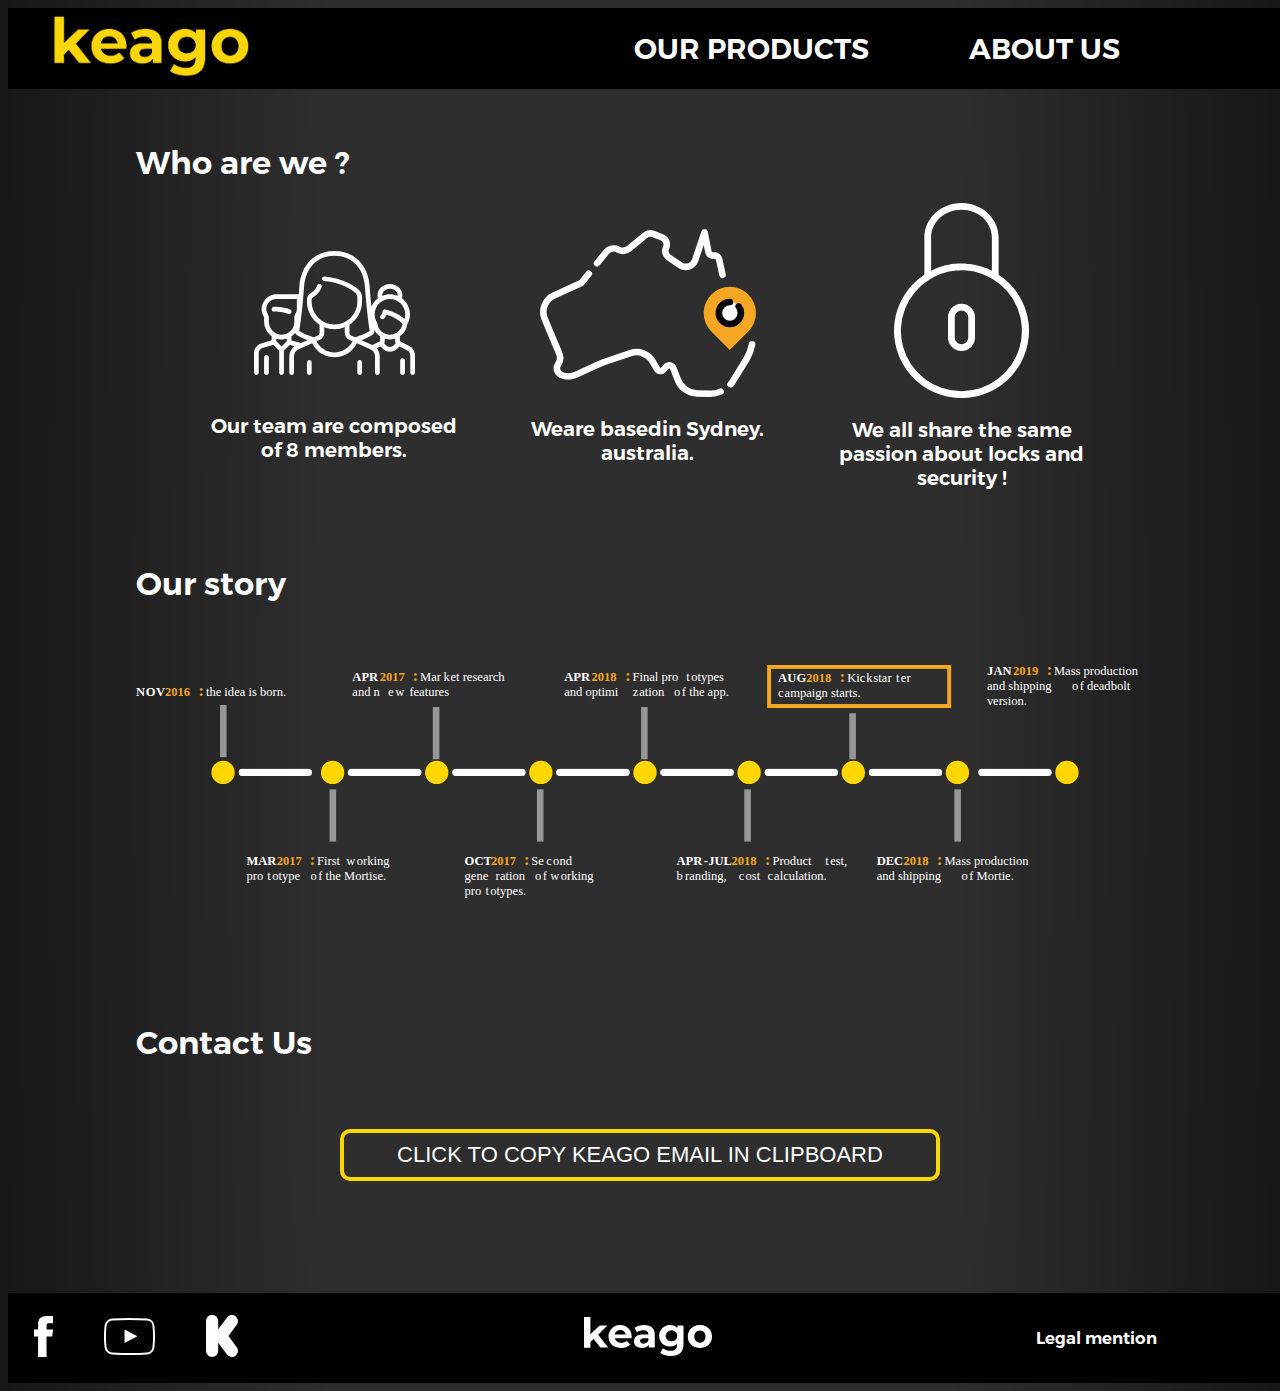
==== commit 207b315f: "Final V1" ====
--- a/aboutUs.html
+++ b/aboutUs.html
@@ -59,7 +59,7 @@
       <div class="contactUs_container">
         <h1 class="aboutUs_title">Contact Us</h1>
         <div class="email_container">
-          <button type="button" id="copy" class="email_button">CLICK TO COPY KEAGO EMAIL IN CLIPBOARD </button>
+          <button type="button" id="copy" class="email_button">CLICK TO COPY KEAGO EMAIL IN CLIPBOARD</button>
         </div>
       </div>
     </main>
--- a/styles/style.css
+++ b/styles/style.css
@@ -1,15 +1,209 @@
+@font-face {
+	font-family: "TruenoSBd";
+	src: url("../../fonts/TruenoSBd.woff") format("woff"),
+		 url("../../fonts/TruenoSBd.woff2") format("woff2"),
+     url("../../fonts/TruenoSBd.otf") format("otf");
+};
+
 @charset "UTF-8";
-/*# sourceMappingURL=style.css.map */
-html { margin: 0; }
-
-body { background-color: #f8d609; margin: 0; }
-
+body { margin: 0 auto; background: #f8d609; }
+
+header { margin: 0 auto; height: 9vh; width: 100vw; min-width: 320px; min-height: 70px; background: black; display: flex; align-items: center; font-family: "TruenoSBd"; font-size: 19px; }
+
+header img { margin: 0 0 0 5vh; width: 18vh; min-width: 197px; min-height: 63px; }
+
+.header_option1 { text-decoration: none; color: white; margin: 0 0 0 45%; }
+
+.header_option2 { text-decoration: none; color: white; margin: 0 5% 0 7.85%; }
+
+.header_option1:hover, .header_option2:hover { color: #F8D609; transition: all 0.2s ease-in; }
+
+div.burgerMenu { display: none; }
+
+@media screen and (max-width: 1850px) { .header_option1 { text-decoration: none; color: white; margin: 0 0 0 30%; } }
+@media screen and (max-width: 1150px) { .keagoLogo { margin: 0 auto; }
+  .header_option1 { display: none; }
+  .header_option2 { display: none; }
+  div.burgerMenu { display: block; }
+  a.burgerOption { text-decoration: none; color: white; transition: color 0.3s ease; }
+  a.burgerOption:hover { color: #F8D609; }
+  #menuToggle { display: block; position: relative; left: 100%; z-index: 1; -webkit-user-select: none; user-select: none; }
+  #menuToggle input { display: block; width: 40px; height: 32px; position: absolute; top: -7px; left: -5px; cursor: pointer; opacity: 0; z-index: 2; -webkit-touch-callout: none; }
+  #menuToggle span { display: block; width: 33px; height: 4px; margin-bottom: 5px; position: relative; background: white; border-radius: 3px; z-index: 1; transform-origin: 4px 0px; transition: transform 0.5s cubic-bezier(0.77, 0.2, 0.05, 1), background 0.5s cubic-bezier(0.77, 0.2, 0.05, 1), opacity 0.55s ease; }
+  #menuToggle span:first-child { transform-origin: 0% 0%; }
+  #menuToggle span:nth-last-child(2) { transform-origin: 0% 100%; }
+  #menuToggle input:checked ~ span { opacity: 1; transform: rotate(45deg) translate(-2px, -1px); background: #F8D609; }
+  #menuToggle input:checked ~ span:nth-last-child(3) { opacity: 0; transform: rotate(0deg) scale(0.2, 0.2); }
+  #menuToggle input:checked ~ span:nth-last-child(2) { transform: rotate(-45deg) translate(0, -1px); }
+  #menu { position: absolute; width: 30vw; height: 20vh; min-width: 320px; margin: -3.5vh 0 0 -50px; padding: 1vh 0 0 10vw; top: 9vh; background: black; list-style-type: none; -webkit-font-smoothing: antialiased; transform-origin: 0% 0%; transform: translate(-100%, 0); transition: transform 0.5s cubic-bezier(0.77, 0.2, 0.05, 1); }
+  #menu li { margin-left: 10px; margin-right: 0; padding: 10px 0; font-size: 3vh; }
+  #menuToggle input:checked ~ ul { transform: none; } }
+main { font-family: "TruenoSBd"; }
+
+.ourProductsColor { color: #F8D609; }
+
+.productsDisplay { height: 91vh; min-height: 700px; background-image: radial-gradient(circle at bottom left, #f8d609, rgba(253, 80, 0, 0.5) 150%); display: flex; align-items: center; justify-content: center; flex-direction: column; }
+
+.displayAnimation { position: relative; width: 60vw; height: 500px; display: flex; justify-content: center; align-items: flex-end; }
+
+.padlock_display_animation { width: 8vw; height: 20vh; position: relative; }
+
+.padlock_display_animation:hover .padlock_ring_display { transform: translateY(-1.5vh); transition-duration: 0.5s; }
+
+.padlock_display_animation img { width: 70%; position: absolute; left: 15%; bottom: 0; transition-duration: 0.5s; z-index: 4; }
+
+.deadbolt_display_animation { width: 8vw; height: 35vh; position: relative; }
+
+.deadbolt_display_animation:hover .deadbolt_display { transform: rotate(60deg); transition-duration: 0.5s; }
+
+.deadbolt_display_animation img { width: 70%; position: absolute; left: 15%; bottom: 0; transition-duration: 0.5s; z-index: 3; }
+
+.deadbolt_display_animation .deadbolt_display { bottom: -35px; }
+
+.mortise_display_animation { width: 13vw; height: 46vh; position: relative; }
+
+.mortise_display_animation:hover .mortise_display { transform: rotate(30deg); transition-duration: 0.5s; }
+
+.mortise_display_animation img { width: 140%; position: absolute; left: -20%; bottom: 0; transition-duration: 0.5s; z-index: 2; }
+
+.indoor_latch_display_animation { width: 15vw; height: 13vh; position: relative; }
+
+.indoor_latch_display_animation:hover .indoor_latch_display { transform: rotate(30deg); transition-duration: 0.5s; }
+
+.indoor_latch_display_animation img { width: 160%; position: absolute; left: -50%; bottom: 0; transition-duration: 0.5s; z-index: 1; }
+
+.productsDisplay_img { width: 60vw; margin-left: 19vw; margin-top: 10vh; }
+
+.productsDisplayIntroduction { margin-top: 3vh; }
+
+.productsDisplay_button { margin-top: 3vh; text-decoration: none; color: white; width: 250px; background-color: black; border-radius: 100px; display: flex; justify-content: center; align-items: center; }
+
+.productsDisplay_button:hover { color: black; background-color: white; transition: All 0.2s ease-in; }
+
+.productsComparesion { background-color: white; width: 100vw; height: 100vh; display: flex; flex-wrap: wrap; justify-content: center; align-items: center; }
+
+.productscomparesion_product { width: 46vw; height: 46vh; background-color: black; border-radius: 20px; margin: 2vh; display: flex; align-items: center; }
+
+.productscomparesion_product:hover .latch_rotation { transform: rotate(40deg); transition-duration: 0.5s; }
+
+.product1_containerImg { width: 22%; height: 100%; margin-left: 4%; margin-right: 2%; position: relative; }
+
+.product1_containerImg img { position: absolute; top: 6%; left: -50%; width: 150%; transition-duration: 0.5s; }
+
+.product2_containerImg { width: 22%; height: 100%; margin-left: 4%; margin-right: 2%; position: relative; }
+
+.product2_containerImg img { position: absolute; top: 10%; left: 20%; width: 55%; transition-duration: 0.5s; }
+
+.product3_containerImg { width: 22%; height: 100%; margin-left: 4%; margin-right: 2%; position: relative; }
+
+.product3_containerImg img { position: absolute; top: 40%; left: -90%; width: 200%; transition-duration: 0.5s; }
+
+.product4_containerImg { width: 22%; height: 100%; margin-left: 4%; margin-right: 2%; position: relative; }
+
+.product4_containerImg img { position: absolute; top: 20%; left: 20%; width: 60%; transition-duration: 0.5s; }
+
+.productscomparesion_product:hover .padlock_ring { transform: translatey(-2vh); transition-duration: 0.5s; }
+
+.productscomparesion_product .object_description { width: 72%; height: 80%; background-color: black; color: white; font-size: 1.5rem; display: flex; justify-content: center; flex-wrap: wrap; }
+
+.productscomparesion_product .object_description h2 { margin: 0 auto; }
+
+.products_characteristic { width: 96%; height: 70%; display: flex; flex-direction: column; justify-content: center; flex-wrap: wrap; }
+
+.fingerprint { width: 49%; height: 32%; display: flex; }
+
+.fingerprint img { width: 30%; margin-right: 10px; }
+
+.application { width: 49%; height: 32%; display: flex; }
+
+.application img { width: 30%; margin-right: 10px; }
+
+.key { width: 49%; height: 32%; display: flex; }
+
+.key img { width: 30%; margin-right: 10px; }
+
+.bluetooth { width: 49%; height: 32%; display: flex; }
+
+.bluetooth img { width: 30%; margin-right: 10px; }
+
+.code { width: 49%; height: 32%; display: flex; }
+
+.code img { width: 30%; margin-right: 10px; }
+
+@media screen and (max-width: 1850px) { .displayAnimation { height: 350px; }
+  .padlock_display_animation { width: 12vw; }
+  .deadbolt_display_animation { width: 11vw; }
+  .mortise_display_animation { width: 16vw; }
+  .indoor_latch_display_animation { width: 18vw; }
+  .productscomparesion_product { width: 47vw; height: 50vh; margin: 1vh; }
+  .productsComparesion { height: 110vh; } }
+@media screen and (max-width: 1150px) { .displayAnimation { height: 250px; }
+  .padlock_display_animation { width: 14vw; }
+  .deadbolt_display_animation { width: 13vw; }
+  .mortise_display_animation { width: 20vw; }
+  .indoor_latch_display_animation { width: 20vw; }
+  .productsDisplayIntroduction { width: 350px; text-align: center; }
+  .productsDisplay_img { width: 80vw; margin: 0; }
+  .productscomparesion_product { width: 80vw; margin: 2.5vh 0 1.5vh; }
+  .productsComparesion { height: 100%; } }
+footer { width: 100vw; height: 10vh; background-color: black; display: flex; justify-content: space-between; align-items: center; }
+
+.footer_gauche { display: flex; align-items: center; justify-content: space-between; }
+
+.footer_gauche a { text-decoration: none; }
+
+.facebook_footer { width: 1.5vw; margin: 0 2vw 0; }
+
+.youtube_footer { width: 4vw; margin: 0 2vw 0; }
+
+.kickstarter_footer { width: 2.5vw; margin: 0 2vw 0; }
+
+.footer_center { display: flex; align-items: center; }
+
+.keagoBlanc { width: 10vw; }
+
+.footer_droit { width: 20vw; text-align: center; }
+
+.mention_footer { color: white; text-decoration: none; font-size: 1.3vw; font-family: "TruenoSBd"; margin-right: 10vw; }
+
+body { background-color: white; background-image: radial-gradient(50% 400%, rgba(0, 0, 0, 0.82) 50%, #000000 150%); color: white; }
+
+.howAreWe_container { width: 100vw; }
+
+.aboutUs_title { margin-left: 10vw; margin-top: 6vh; }
+
+.howAreWe_allVisual { display: flex; justify-content: space-between; width: 60vw; margin: 0 auto; }
+
+.howAreWe_Visual { width: 25%; display: flex; text-align: center; flex-direction: column; align-items: center; justify-content: center; font-size: 20px; }
+
+.team_visual { width: 60%; }
+
+.australia_visual { width: 80%; }
+
+.locked_visual { width: 50%; }
+
+.ourStory_container { height: 45vh; width: 90vw; }
+
+.timeline_visual { margin: 4vh 10vw 0; width: 80vw; }
+
+.contactUs_container { height: 30vh; }
+
+.email_container { display: flex; justify-content: center; }
+
+.email_button { margin: 5vh; width: 600px; font-size: 22px; padding: 1vh; border: solid 4px #F8D609; background: none; border-radius: 10px; color: white; }
+
+.email_button:hover { background-color: #F8D609; color: black; transition: all ease-in 0.2s; }
+
+@media screen and (max-width: 1470px) { .howAreWe_allVisual { width: 70vw; }
+  .howAreWe_Visual { width: 30%; }
+  .timeline_visual { top: -20vh; } }
+@media screen and (max-width: 1150px) { .howAreWe_allVisual { width: 80vw; }
+  .howAreWe_Visual { width: 30%; }
+  .timeline_visual { top: -8vh; } }
 span { color: #FC7700; }
 
-/** Navigation/Menu Start **/
-nav .logo { background: url("../img/logo.svg") no-repeat; background-size: cover; width: 200px; height: 61px; position: absolute; z-index: 999; top: 20px; left: 50px; }
-
-/** Navigation/Menu End **/
+.logoHome { background: url("../images/logo.svg") no-repeat; background-size: cover; width: 200px; height: 61px; position: absolute; top: 18px; left: 36px; }
+
 /** Produit Phare Start **/
 .newProd { background-image: radial-gradient(circle at bottom left, #f8d609, rgba(253, 80, 0, 0.5) 150%); height: 100vh; min-height: 570px; }
 
@@ -23,16 +217,16 @@
 
 .newProd .description a:hover { color: white; background-color: #009E74; transition-duration: 300ms; }
 
-.newProd .produit { background: url("../img/serrure.png") no-repeat; background-position: bottom 0 right 100px; background-size: 45%; background-attachment: fixed; height: 100vh; min-height: 570px; }
-
-.newProd #next { width: 100vw; height: 50px; background-color: #161212; background-image: url("../img/down-arrow.svg"); background-size: 40px; background-repeat: no-repeat; background-position: center; position: absolute; bottom: 0; }
+.newProd .produit { background: url("../images/serrure.png") no-repeat; background-position: bottom 0 right 100px; background-size: 45%; background-attachment: fixed; height: 100vh; min-height: 570px; }
+
+.newProd #next { width: 100vw; height: 50px; background-color: #161212; background-image: url("../images/down-arrow.svg"); background-size: 40px; background-repeat: no-repeat; background-position: center; position: absolute; bottom: 0; }
 
 @media screen and (max-width: 1000px) { .newProd .description { transform: translate(20%, -50%); }
   .newProd .produit { background-position: bottom 0 right 10px; } }
 @media screen and (max-width: 835px) { .newProd .description { transform: translate(10%, -50%); } }
 @media screen and (max-width: 800px) { .newProd .description .txt h1 { font-size: 8vw; width: 100%; }
   .newProd { min-height: 460px; }
-  .newProd .produit { background: url("../img/serrure.png") no-repeat; background-position: bottom 0 right 50%; right: 50%; top: 50%; background-size: 300px; background-attachment: fixed; width: 100vw; min-height: 460px; }
+  .newProd .produit { background: url("../images/serrure.png") no-repeat; background-position: bottom 0 right 50%; right: 50%; top: 50%; background-size: 300px; background-attachment: fixed; width: 100vw; min-height: 460px; }
   .newProd .description { transform: translate(50%, -50%); right: 50%; top: 40%; width: 100vw; }
   .newProd .description .txt { margin: 0 auto; text-align: center; }
   .newProd .description p { display: none; }
@@ -45,7 +239,7 @@
 /** Presentation Produit Phare Start **/
 .newPres { height: 90vh; min-height: 420px; background-image: radial-gradient(at bottom, #1e1e1e, black 200%); width: 100vw; display: flex; flex-direction: row; }
 
-.newPres .presProduct { width: 50vw; background-image: url("../img/hotProduct.png"); background-repeat: no-repeat; background-size: 20vw; background-position: top 50% left 50%; height: 100%; }
+.newPres .presProduct { width: 50vw; background-image: url("../images/hotProduct.png"); background-repeat: no-repeat; background-size: 20vw; background-position: top 50% left 50%; height: 100%; }
 
 .newPres .presTxt { color: white; width: 50vw; padding-top: 10vh; }
 
@@ -67,11 +261,11 @@
 
 .container { width: 100vw; padding: 0; }
 
-.parallax_1 { background: url("../img/appliA.png") no-repeat center; background-size: 300px; background-position-x: 90%; height: 700px; margin-left: 45vw; width: 50vw; }
-
-.parallax_2 { background: url("../img/appliB.png") no-repeat center; background-size: 300px; background-position-x: 90%; background-attachment: fixed; height: 700px; width: 50vw; margin-left: 45vw; }
-
-.parallax_3 { background: url("../img/appliC.png") no-repeat center; background-size: 300px; background-position-x: 90%; height: 700px; padding-bottom: 100px; width: 50vw; margin-left: 45vw; }
+.parallax_1 { background: url("../images/appliA.png") no-repeat center; background-size: 300px; background-position-x: 90%; height: 700px; margin-left: 45vw; width: 50vw; }
+
+.parallax_2 { background: url("../images/appliB.png") no-repeat center; background-size: 300px; background-position-x: 90%; background-attachment: fixed; height: 700px; width: 50vw; margin-left: 45vw; }
+
+.parallax_3 { background: url("../images/appliC.png") no-repeat center; background-size: 300px; background-position-x: 90%; height: 700px; padding-bottom: 100px; width: 50vw; margin-left: 45vw; }
 
 .txtMob { height: 1%; width: 50vw; float: left; position: relative; font-size: 24px; color: white; left: 5%; bottom: -300%; display: flex; flex-direction: row; height: 500px; }
 
@@ -79,32 +273,38 @@
 
 .txtMob_1 { width: 80%; height: 50%; }
 
-.txtMob p { margin: 10px 0; color: white; }
+.txtMob p { margin: 10px 0; color: white; font-size: 20px; }
 
 .progress { margin-left: 40px; width: 20px; height: 760px; transform: translateY(10%); }
 
-.progress-container { background: url(../img/A.svg) no-repeat; background-size: 20px; height: 760px; width: 20px; }
-
-.progress-bar { background: url(../img/B.svg) no-repeat; background-size: 20px; height: 0vh; width: 20px; }
+.progress-container { background: url(../images/A.svg) no-repeat; background-size: 20px; height: 760px; width: 20px; }
+
+.progress-bar { background: url(../images/B.svg) no-repeat; background-size: 20px; height: 0vh; width: 20px; }
 
 @media screen and (max-width: 800px) { .parallax_2, .parallax_3 { display: none; }
-  .parallax_1 { background-size: 200px; }
-  .txtMob { position: relative; width: 90%; margin: 15% 0 0 20px; left: 0; height: 550px; }
+  .parallax_1 { background-size: 200px; min-height: 1500px; }
+  .txtMob { position: relative; width: 90%; margin: 15% 0 0 20px; left: 0; height: auto; padding-bottom: 20px; }
+  .appMob { height: auto; }
+  .appMob .container { height: auto; }
   .progress { display: none; }
   .txtMob_1 { width: 60%; } }
 @media screen and (max-height: 600px) { .parallax_2, .parallax_3 { display: none; }
-  .parallax_1 { background-size: 200px; }
-  .txtMob { position: relative; width: 90%; margin: 15% 0 0 20px; left: 0; height: auto; }
-  .progress { display: none; } }
+  .parallax_1 { background-size: 200px; min-height: 2000px; }
+  .txtMob { position: relative; width: 90%; margin: 15% 0 0 20px; left: 0; height: auto; padding-bottom: 20px; }
+  .progress { display: none; }
+  .appMob { height: auto; }
+  .appMob .container { height: auto; } }
 @media screen and (max-width: 600px) { .parallax_1, .parallax_2, .parallax_3 { background-size: 100px; }
-  .txtMob { position: relative; width: 90%; margin: 15% 0 0 20px; left: 0; height: 550px; }
+  .parallax_1 { background-size: 100px; min-height: 1900px; }
+  .txtMob { position: relative; width: 90%; margin: 15% 0 0 20px; left: 0; height: auto; padding-bottom: 20px; }
   .progress { display: none; }
   .txtMob_1 { width: 60%; }
-  .appMob { height: 700px; }
-  .appMob h1 { font-size: 40px; } }
+  .appMob { height: auto; }
+  .appMob h1 { font-size: 40px; }
+  .appMob .container { height: auto; } }
 /** Presentation Appli Mob End **/
 /** Securité Start **/
-.safe { width: 100vw; display: flex; flex-direction: row; align-items: center; margin: 0; padding: 20px 0; background-image: radial-gradient(at bottom left, #fafafa, black 500%); }
+.safe { width: 100vw; display: flex; flex-direction: row; align-items: center; margin: 0; padding: 20px 0; background-image: radial-gradient(at bottom left, #fafafa, black 200%); }
 
 .safe .traitHor { height: 200px; width: 2px; background: dimgrey; }
 
@@ -116,9 +316,9 @@
 
 .imgLock, .imgSecurity { width: 100px; height: 100px; }
 
-.imgLock { background: url("../img/lock.svg") no-repeat; background-size: 100px; margin-left: 50px; }
-
-.imgSecurity { background: url("../img/lock.svg") no-repeat; background-size: 100px; margin-right: 50px; }
+.imgLock { background: url("../images/lock.svg") no-repeat; background-size: 100px; margin-left: 50px; }
+
+.imgSecurity { background: url("../images/security.svg") no-repeat; background-size: 85px; margin-right: 50px; }
 
 @media screen and (max-width: 700px) { .imgLock { margin-left: 10px; }
   .imgSecurity { margin-right: 10px; }
@@ -141,11 +341,6 @@
   .downButton .aboutUs { width: calc(50vw - 0.5px); }
   .downButton div a { width: 200px; } }
 /** Lien End **/
-/** Footer **/
-footer { width: 100%; height: 50px; background: url(../img/logo.svg) no-repeat center black; background-size: 100px; display: flex; align-items: center; justify-content: space-between; }
-
-footer .reseau { background: white; height: 100%; width: 100px; margin-left: 20px; }
-
-footer a { color: white; text-decoration: none; font-size: 20px; margin-right: 20px; }
+@font-face { font-family: "TruenoSBd"; src: url("../../fonts/TruenoSBd.woff") format("woff"), url("../../fonts/TruenoSBd.woff2") format("woff2"), url("../../fonts/TruenoSBd.otf") format("otf"); }
 
 /*# sourceMappingURL=style.css.map */
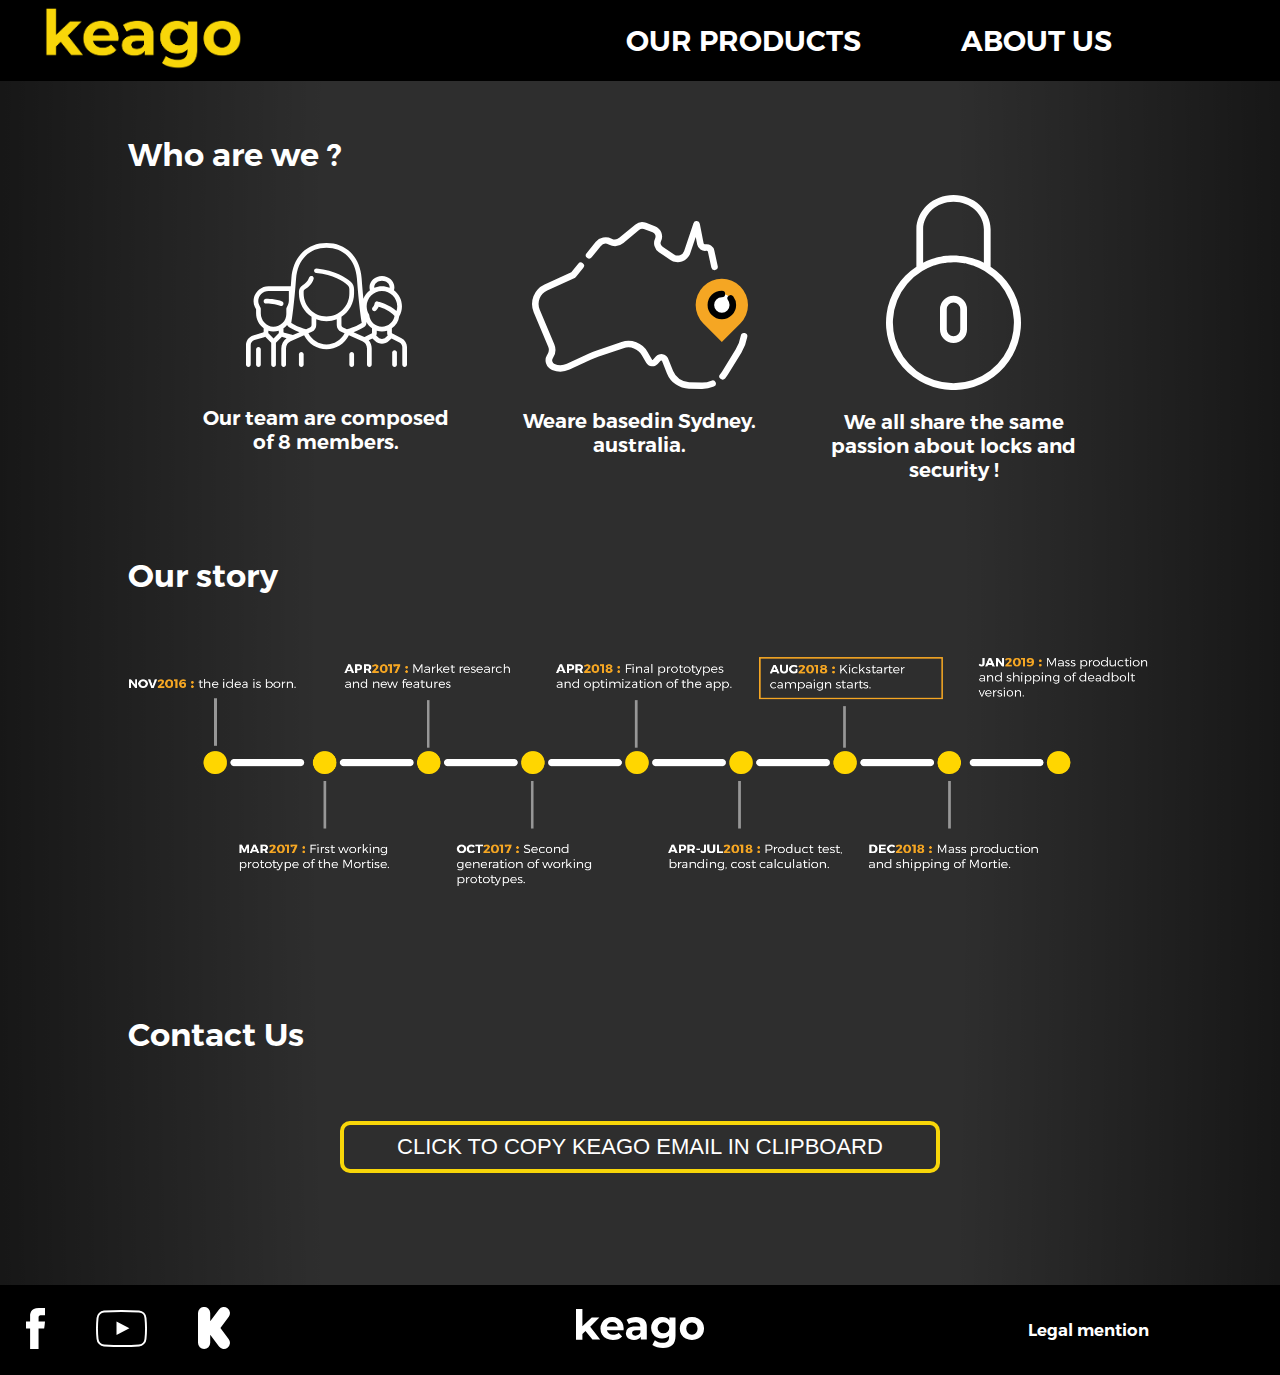
==== commit 55fc212c: "Final V4" ====
--- a/aboutUs.html
+++ b/aboutUs.html
@@ -1,5 +1,5 @@
 <!DOCTYPE html>
-<html lang="fr">
+<html lang="en">
   <head>
     <meta charset="utf-8">
     <title>About us</title>
@@ -54,7 +54,7 @@
       </div>
       <div class="ourStory_container">
         <h1 class="aboutUs_title">Our story</h1>
-        <img src="images/timeline.svg" alt="timeline" class="timeline_visual">
+        <img src="images/timeline.png" alt="timeline" class="timeline_visual">
       </div>
       <div class="contactUs_container">
         <h1 class="aboutUs_title">Contact Us</h1>
--- a/styles/style.css
+++ b/styles/style.css
@@ -1,10 +1,3 @@
-@font-face {
-	font-family: "TruenoSBd";
-	src: url("../../fonts/TruenoSBd.woff") format("woff"),
-		 url("../../fonts/TruenoSBd.woff2") format("woff2"),
-     url("../../fonts/TruenoSBd.otf") format("otf");
-};
-
 @charset "UTF-8";
 body { margin: 0 auto; background: #f8d609; }
 
@@ -213,11 +206,11 @@
 
 .newProd .description .txt p { margin: 15px 0; width: 100%; font-size: 1.875rem; }
 
-.newProd .description a { text-decoration: none; color: #f8d609; padding: 10px; border: 1px solid white; background-color: white; border-radius: 5px; margin-top: 10px; }
-
-.newProd .description a:hover { color: white; background-color: #009E74; transition-duration: 300ms; }
-
-.newProd .produit { background: url("../images/serrure.png") no-repeat; background-position: bottom 0 right 100px; background-size: 45%; background-attachment: fixed; height: 100vh; min-height: 570px; }
+.newProd .description a { text-decoration: none; color: #f8d609; padding: 10px; border: 2px solid white; background-color: white; border-radius: 5px; margin-top: 10px; }
+
+.newProd .description a:hover { color: black; background-color: #f8d609; transition-duration: 300ms; }
+
+.newProd .produit { background: url("../images/serrure.png") no-repeat; background-position: bottom 0 right 100px; background-size: 40%; background-attachment: fixed; height: 100vh; min-height: 570px; }
 
 .newProd #next { width: 100vw; height: 50px; background-color: #161212; background-image: url("../images/down-arrow.svg"); background-size: 40px; background-repeat: no-repeat; background-position: center; position: absolute; bottom: 0; }
 
@@ -335,12 +328,12 @@
 
 .downButton div a { text-decoration: none; color: #f8d609; padding: 10px; border: 2px solid black; background-color: white; border-radius: 10px; margin-top: 10px; font-size: 30px; width: 290px; text-align: center; }
 
-.downButton div a:hover { color: white; transition-duration: 300ms; }
+.downButton div a:hover { color: black; background-color: #f8d609; transition-duration: 300ms; }
 
 @media screen and (max-width: 700px) { .downButton .kickstarter { width: calc(50vw - 0.5px); }
   .downButton .aboutUs { width: calc(50vw - 0.5px); }
   .downButton div a { width: 200px; } }
 /** Lien End **/
-@font-face { font-family: "TruenoSBd"; src: url("../../fonts/TruenoSBd.woff") format("woff"), url("../../fonts/TruenoSBd.woff2") format("woff2"), url("../../fonts/TruenoSBd.otf") format("otf"); }
+@font-face { font-family: "TruenoSBd"; src: url("../fonts/TruenoSBd.woff") format("woff"), url("../fonts/TruenoSBd.woff2") format("woff2"), url(" ../fonts/TruenoSBd.otf") format("otf"); }
 
 /*# sourceMappingURL=style.css.map */
